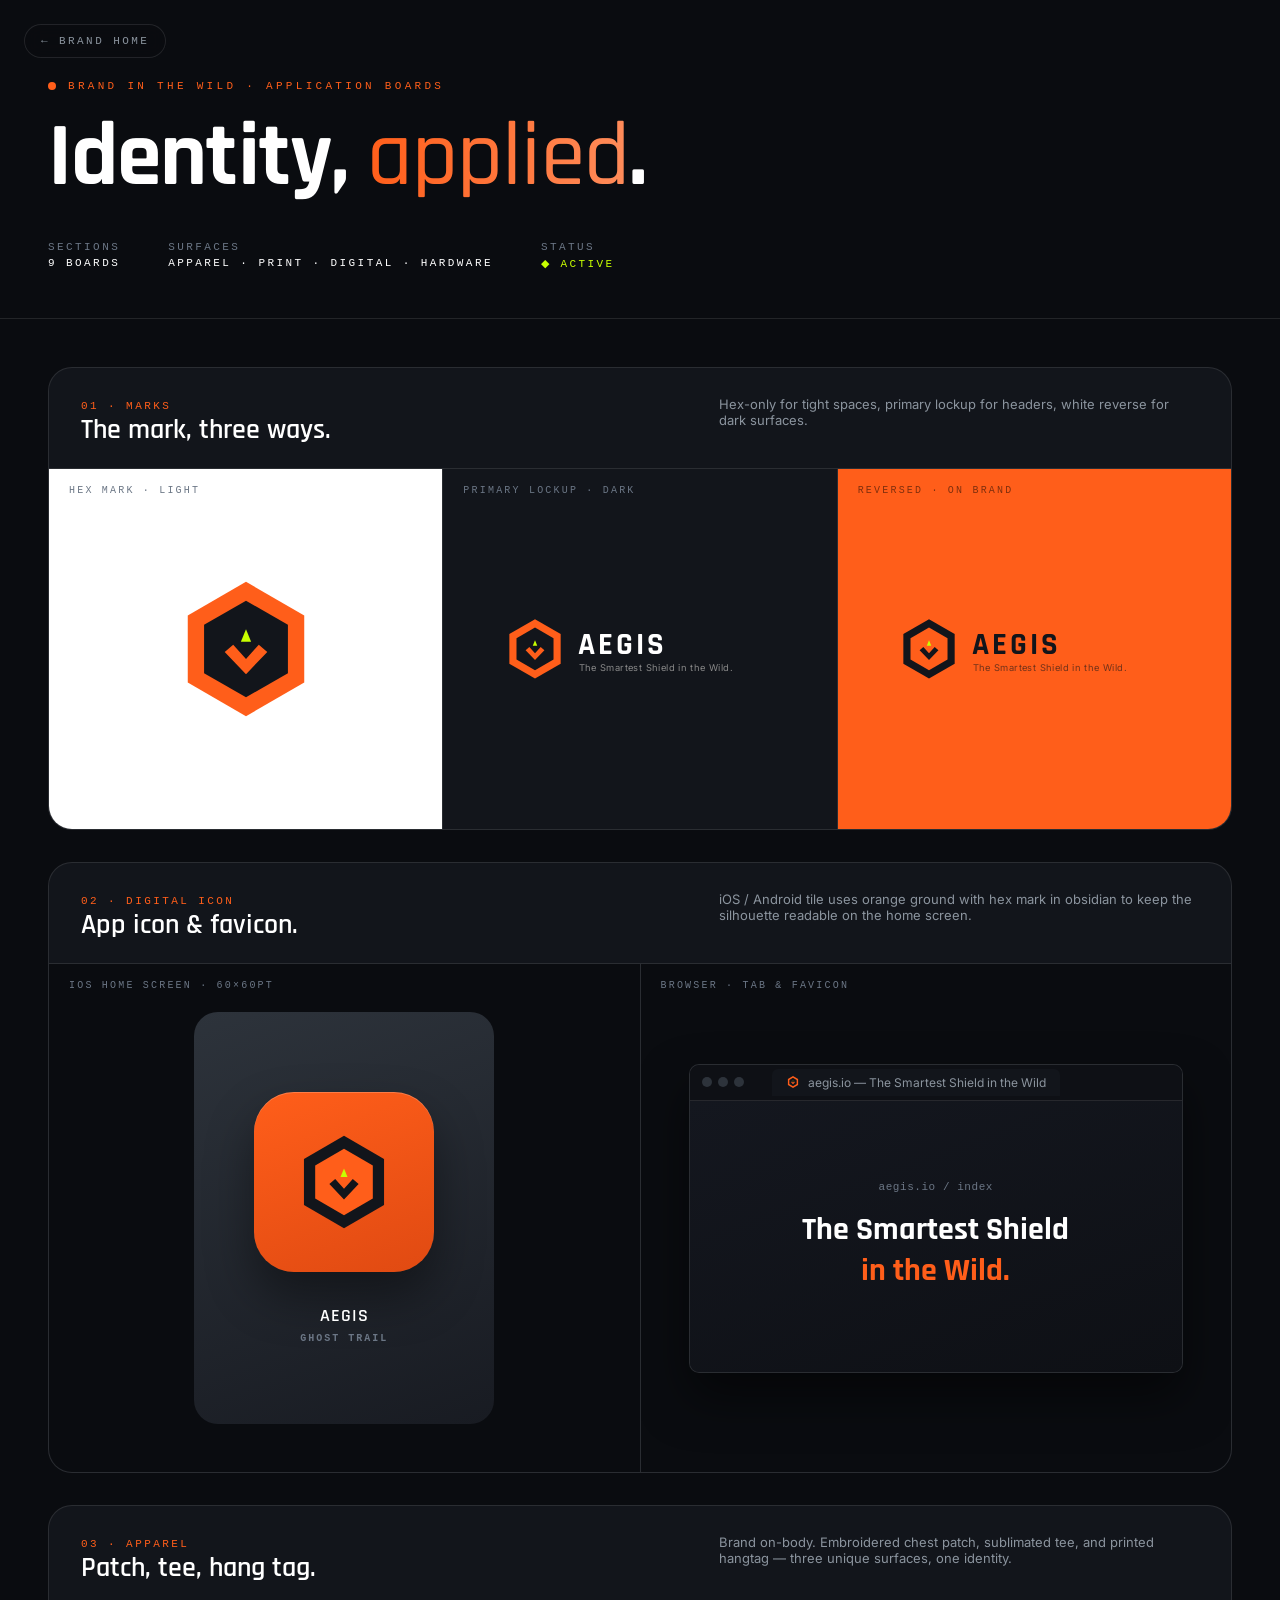
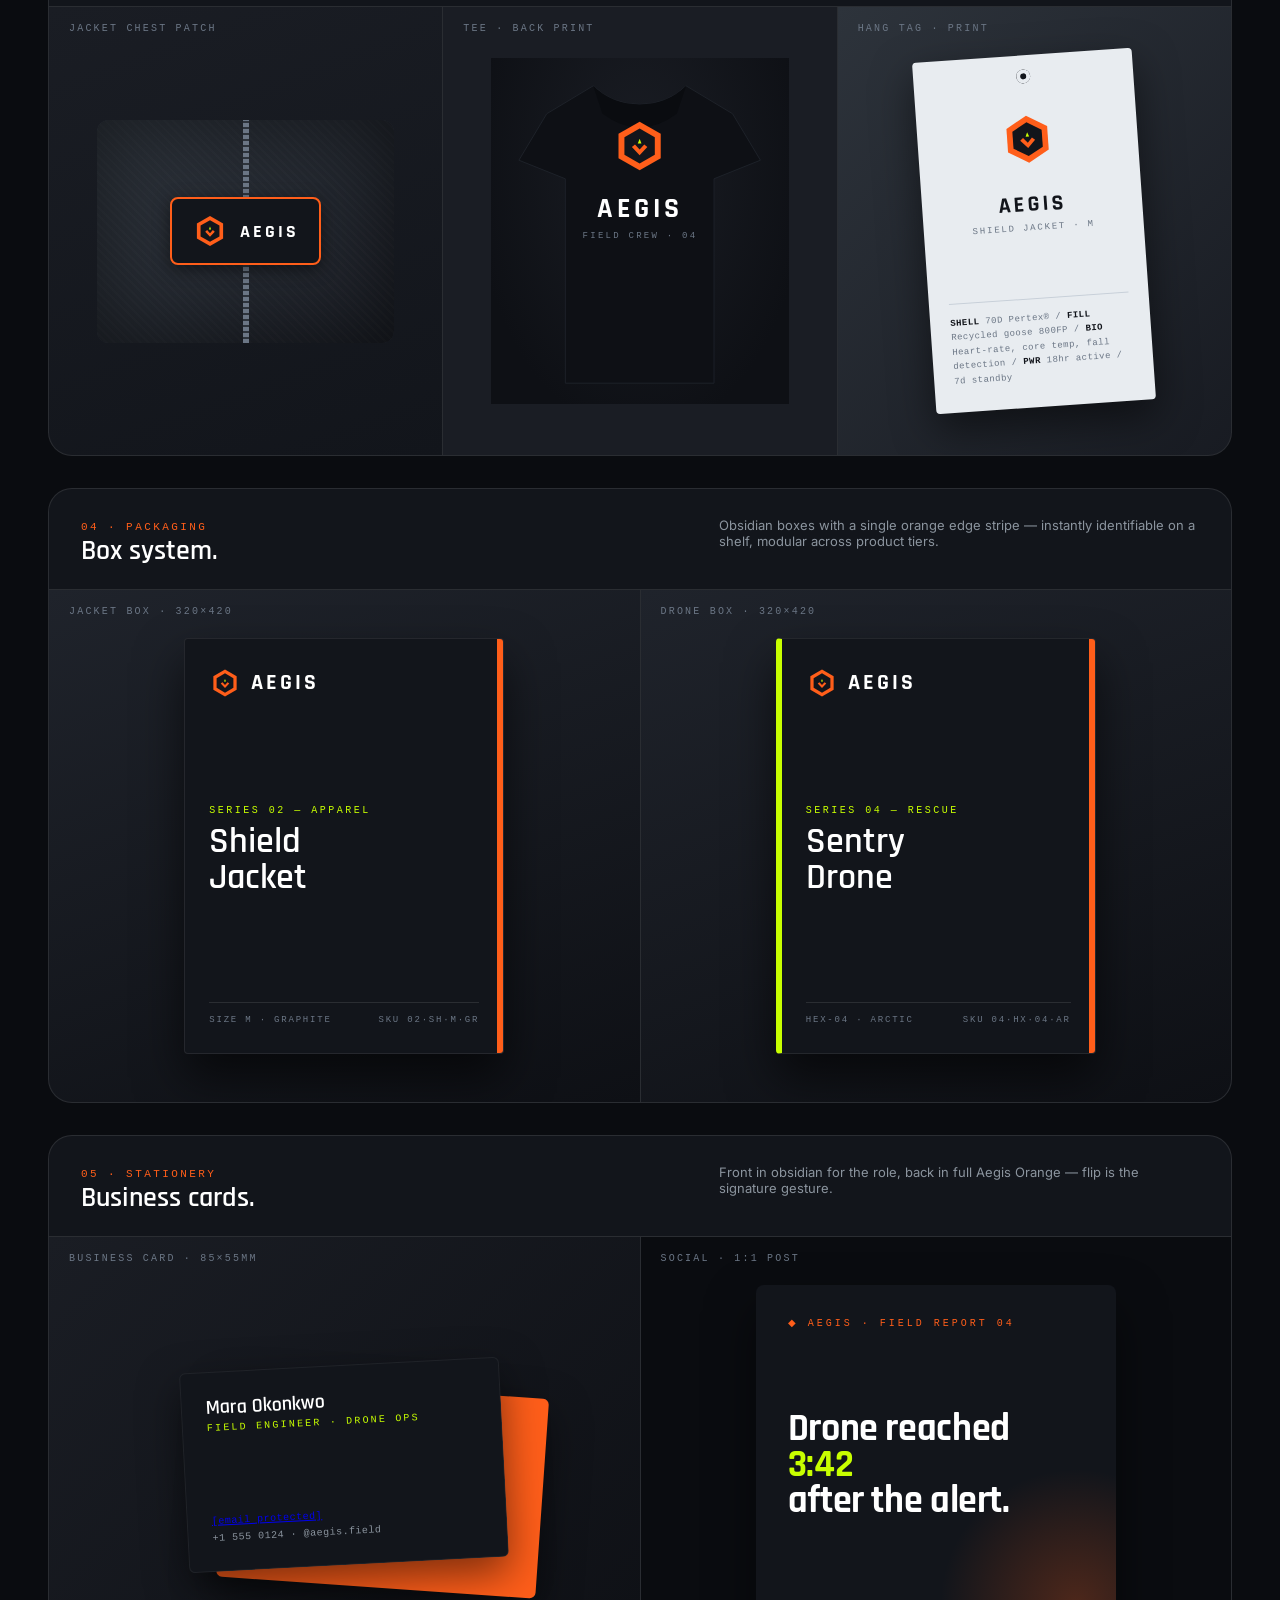
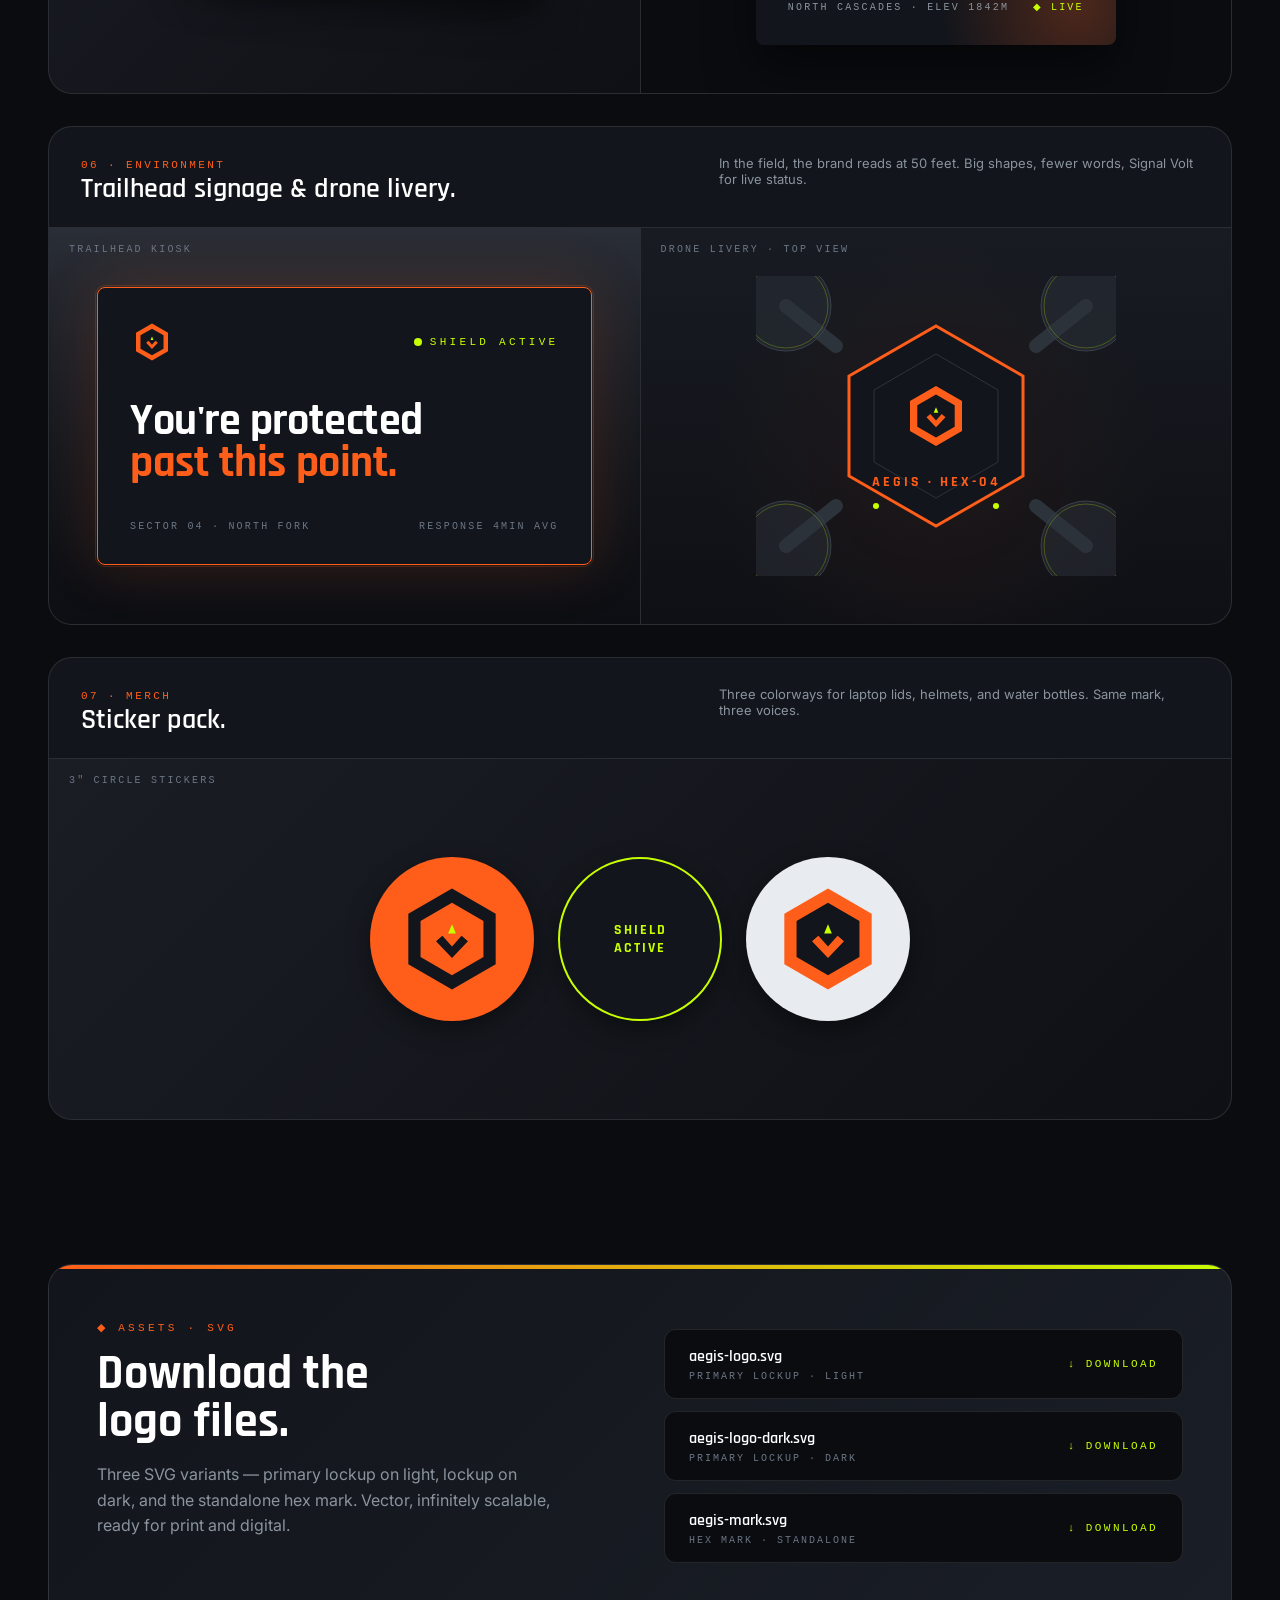
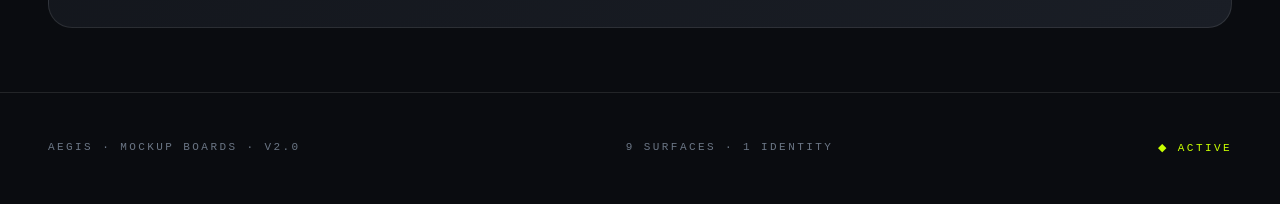
==== AEGIS - Brand Mockups.html @ affe008f "Initial commit" ====
<!DOCTYPE html>
<html lang="en">
<head>
<meta charset="UTF-8">
<meta name="viewport" content="width=device-width, initial-scale=1.0">
<title>AEGIS — Brand in the Wild</title>
<link rel="preconnect" href="https://fonts.googleapis.com">
<link rel="preconnect" href="https://fonts.gstatic.com" crossorigin>
<link href="https://fonts.googleapis.com/css2?family=Inter:wght@300;400;500;600;700&family=Rajdhani:wght@500;600;700&family=JetBrains+Mono:wght@400;500;600&display=swap" rel="stylesheet">
<link rel="stylesheet" href="brand-tokens.css">
<style>
  *,*::before,*::after{box-sizing:border-box}
  html,body{margin:0;padding:0}
  body{
    background: var(--bg-primary);
    color: var(--text-primary);
    font-family: var(--font-text);
    -webkit-font-smoothing: antialiased;
  }

  /* page header */
  .page-head {
    padding: 80px 48px 48px; max-width: 1480px; margin: 0 auto;
    border-bottom: 1px solid var(--border-tertiary);
  }
  .page-head .eyebrow {
    font-family: var(--font-mono); font-size: 11px; letter-spacing: 0.3em;
    color: var(--aegis-orange); text-transform: uppercase;
    display:flex; align-items:center; gap: 12px; margin-bottom: 24px;
  }
  .page-head .eyebrow::before {
    content:''; width:8px; height:8px; border-radius:50%; background: var(--aegis-orange);
  }
  .page-head h1 {
    font-family: var(--font-display); font-weight: 700;
    font-size: clamp(48px, 7vw, 96px); line-height: 0.95; margin: 0;
    letter-spacing: -0.01em; max-width: 1100px;
  }
  .page-head h1 em {
    font-style: normal; font-weight: 500;
    background: linear-gradient(90deg, var(--aegis-orange), #FF8C5A);
    -webkit-background-clip: text; background-clip: text; color: transparent;
  }
  .page-head .meta {
    display: flex; gap: 48px; flex-wrap: wrap; margin-top: 40px;
    font-family: var(--font-mono); font-size: 11px; letter-spacing: 0.22em;
    color: var(--text-tertiary); text-transform: uppercase;
  }
  .page-head .meta span b { display: block; color: var(--text-primary); margin-top: 4px; font-weight: 500; }

  .back-link {
    position: fixed; top: 24px; left: 24px; z-index: 10;
    display: inline-flex; align-items: center; gap: 8px;
    padding: 10px 16px; background: rgba(10,12,16,0.7); backdrop-filter: blur(10px);
    border: 1px solid var(--border-tertiary); border-radius: 100px;
    color: var(--text-secondary); text-decoration: none;
    font-family: var(--font-mono); font-size: 11px; letter-spacing: 0.22em;
    text-transform: uppercase; transition: all 0.2s;
  }
  .back-link:hover { color: var(--signal-volt); border-color: var(--signal-volt); }

  /* board layout */
  .boards { padding: 48px; max-width: 1480px; margin: 0 auto; }
  .board {
    margin-bottom: 32px; border: 1px solid var(--border-tertiary);
    border-radius: var(--radius-lg); overflow: hidden;
    background: var(--bg-secondary);
  }
  .board-head {
    display: flex; align-items: baseline; justify-content: space-between;
    padding: 24px 32px; border-bottom: 1px solid var(--border-tertiary);
    flex-wrap: wrap; gap: 12px;
  }
  .board-head .num {
    font-family: var(--font-mono); font-size: 11px; letter-spacing: 0.22em;
    color: var(--aegis-orange); text-transform: uppercase;
  }
  .board-head h2 {
    font-family: var(--font-display); font-weight: 600; font-size: 28px;
    margin: 4px 0 0; line-height: 1;
  }
  .board-head .desc {
    color: var(--text-secondary); font-size: 13px; max-width: 480px; margin-top: 4px;
  }
  .board-body {
    display: grid; gap: 1px; background: var(--border-tertiary);
  }

  /* common scene styles */
  .scene {
    background: var(--bg-primary); padding: 48px;
    display: flex; align-items: center; justify-content: center;
    min-height: 360px; position: relative; overflow: hidden;
  }
  .scene-label {
    position: absolute; top: 16px; left: 20px;
    font-family: var(--font-mono); font-size: 10px; letter-spacing: 0.22em;
    color: var(--text-tertiary); text-transform: uppercase;
  }

  /* row variants */
  .row-2 { grid-template-columns: 1fr 1fr; }
  .row-3 { grid-template-columns: 1fr 1fr 1fr; }
  .row-4 { grid-template-columns: 1fr 1fr 1fr 1fr; }
  @media (max-width: 980px) { .row-2,.row-3,.row-4 { grid-template-columns: 1fr; } }

  /* APP ICON */
  .app-icon-frame {
    background: linear-gradient(160deg, #2D333B 0%, #181B22 100%);
    padding: 80px 60px; border-radius: var(--radius-lg);
    display: flex; flex-direction: column; align-items: center; gap: 32px;
  }
  .app-icon {
    width: 180px; height: 180px;
    background: linear-gradient(160deg, #FF5E1A 0%, #E04A12 100%);
    border-radius: 40px;
    display: flex; align-items: center; justify-content: center;
    box-shadow: 0 24px 48px rgba(0,0,0,0.4), inset 0 1px 0 rgba(255,255,255,0.2);
  }
  .app-icon-grid { display: grid; grid-template-columns: repeat(3, 80px); gap: 24px; }
  .app-icon-grid .app-icon { width: 80px; height: 80px; border-radius: 18px; }
  .app-icon-grid .app-icon svg { width: 50px; height: 50px; }
  .app-icon-name {
    font-family: var(--font-display); font-weight: 600; font-size: 18px;
    letter-spacing: 0.05em; text-align: center;
  }
  .app-icon-name small { display: block; font-family: var(--font-mono); font-size: 10px; color: var(--text-tertiary); letter-spacing: 0.2em; margin-top: 6px; }

  /* JACKET PATCH */
  .patch-scene { background: linear-gradient(160deg, #1a1d24, #12151B); }
  .jacket-fabric {
    width: 100%; max-width: 480px; aspect-ratio: 4/3;
    background:
      repeating-linear-gradient(45deg, rgba(255,255,255,0.015) 0 2px, transparent 2px 6px),
      linear-gradient(135deg, #2D333B 0%, #1a1d24 100%);
    border-radius: 12px; position: relative;
    box-shadow: inset 0 0 80px rgba(0,0,0,0.5);
    display: flex; align-items: center; justify-content: center;
  }
  .jacket-zipper {
    position: absolute; left: 50%; top: 0; bottom: 0; width: 6px;
    transform: translateX(-50%);
    background: repeating-linear-gradient(0deg, #6B7685 0 4px, #2D333B 4px 6px);
  }
  .patch {
    background: var(--shield-obsidian);
    border: 2px solid var(--aegis-orange); border-radius: 8px;
    padding: 14px 20px; position: relative; z-index: 1;
    box-shadow: 0 4px 16px rgba(0,0,0,0.5);
    display: flex; align-items: center; gap: 12px;
  }
  .patch-text {
    font-family: var(--font-display); font-weight: 700; font-size: 18px;
    letter-spacing: 3px;
  }

  /* PACKAGING BOX */
  .pkg-box {
    width: 320px; aspect-ratio: 1/1.3; position: relative;
    background: var(--shield-obsidian);
    border: 1px solid rgba(255,255,255,0.08);
    border-radius: 4px;
    padding: 28px 24px;
    display: flex; flex-direction: column; justify-content: space-between;
    box-shadow: 0 24px 48px rgba(0,0,0,0.6);
    overflow: hidden;
  }
  .pkg-box::after {
    content: ''; position: absolute; right: 0; top: 0; bottom: 0; width: 6px;
    background: var(--aegis-orange);
  }
  .pkg-top { display: flex; align-items: center; gap: 10px; }
  .pkg-top-name { font-family: var(--font-display); font-weight: 700; font-size: 22px; letter-spacing: 3px; }
  .pkg-product {
    font-family: var(--font-display); font-weight: 600; font-size: 36px;
    line-height: 1; margin: auto 0;
  }
  .pkg-product small { display: block; font-family: var(--font-mono); font-size: 10px; letter-spacing: 0.25em; color: var(--signal-volt); margin-bottom: 8px; font-weight: 500; }
  .pkg-bottom {
    border-top: 1px solid rgba(255,255,255,0.1); padding-top: 12px;
    font-family: var(--font-mono); font-size: 9px; letter-spacing: 0.2em;
    color: var(--text-tertiary); text-transform: uppercase;
    display: flex; justify-content: space-between;
  }

  /* HANG TAG */
  .hangtag {
    width: 220px; aspect-ratio: 1/1.6; position: relative;
    background: #E8ECF0; color: #12151B;
    padding: 24px 20px; border-radius: 4px;
    display: flex; flex-direction: column;
    box-shadow: 0 16px 40px rgba(0,0,0,0.5);
    transform: rotate(-4deg);
  }
  .hangtag::before {
    content: ''; position: absolute; top: 14px; left: 50%;
    transform: translateX(-50%);
    width: 14px; height: 14px; border-radius: 50%;
    background: #12151B; box-shadow: inset 0 0 0 4px #E8ECF0;
  }
  .hangtag-mark { display: flex; justify-content: center; margin: 32px 0 24px; }
  .hangtag-text { font-family: var(--font-display); font-weight: 700; font-size: 22px; letter-spacing: 3px; text-align: center; color: #12151B; }
  .hangtag-tag { font-family: var(--font-mono); font-size: 9px; letter-spacing: 0.2em; color: #6B7685; text-align: center; margin-top: 4px; text-transform: uppercase; }
  .hangtag-spec {
    margin-top: auto; font-family: var(--font-mono); font-size: 9px;
    line-height: 1.6; color: #6B7685; letter-spacing: 0.05em;
    border-top: 1px solid #c8d0d9; padding-top: 12px;
  }
  .hangtag-spec b { color: #12151B; font-weight: 600; }

  /* BUSINESS CARD */
  .biz-card-stack {
    position: relative; width: 320px; height: 200px;
  }
  .biz-card {
    width: 320px; height: 200px; border-radius: 6px;
    padding: 24px; position: absolute; top: 0; left: 0;
    box-shadow: 0 16px 40px rgba(0,0,0,0.5);
    display: flex; flex-direction: column; justify-content: space-between;
  }
  .biz-card.front {
    background: var(--shield-obsidian);
    border: 1px solid rgba(255,255,255,0.06);
    transform: rotate(-3deg);
  }
  .biz-card.back {
    background: var(--aegis-orange);
    transform: rotate(4deg) translateX(40px) translateY(20px);
    color: #12151B;
  }
  .biz-name { font-family: var(--font-display); font-weight: 600; font-size: 20px; line-height: 1.1; }
  .biz-role { font-family: var(--font-mono); font-size: 10px; letter-spacing: 0.22em; color: var(--signal-volt); text-transform: uppercase; margin-top: 4px; }
  .biz-contact { font-family: var(--font-mono); font-size: 10px; letter-spacing: 0.05em; color: var(--text-secondary); line-height: 1.7; }
  .biz-back-mark { display: flex; align-items: center; justify-content: center; height: 100%; }

  /* SIGNAGE */
  .signage-scene {
    background:
      linear-gradient(180deg, rgba(10,12,16,0) 0%, rgba(10,12,16,0.5) 60%, rgba(10,12,16,0.85) 100%),
      linear-gradient(180deg, #2a2e36 0%, #181b22 100%);
  }
  .signage-board {
    width: 100%; max-width: 540px; aspect-ratio: 16/9;
    background: var(--shield-obsidian);
    border: 1px solid var(--aegis-orange);
    border-radius: 8px; padding: 32px;
    display: flex; flex-direction: column; justify-content: space-between;
    position: relative; box-shadow: 0 0 60px rgba(255, 94, 26, 0.18);
  }
  .signage-board::before {
    content: ''; position: absolute; top: -3px; left: -3px; right: -3px; bottom: -3px;
    border: 1px solid rgba(255, 94, 26, 0.2); border-radius: 10px; pointer-events: none;
  }
  .signage-top { display: flex; align-items: center; justify-content: space-between; }
  .signage-emergency {
    font-family: var(--font-mono); font-size: 11px; letter-spacing: 0.3em;
    color: var(--signal-volt); text-transform: uppercase;
    display: flex; align-items: center; gap: 8px;
  }
  .signage-emergency::before {
    content: ''; width: 8px; height: 8px; border-radius: 50%;
    background: var(--signal-volt);
    animation: blink 1.5s ease-in-out infinite;
  }
  @keyframes blink { 0%,100%{opacity:1;} 50%{opacity:0.3;} }
  .signage-headline {
    font-family: var(--font-display); font-weight: 700; font-size: 44px;
    line-height: 0.95; letter-spacing: -0.01em;
  }
  .signage-headline em { color: var(--aegis-orange); font-style: normal; }
  .signage-meta {
    display: flex; justify-content: space-between;
    font-family: var(--font-mono); font-size: 10px; letter-spacing: 0.22em;
    color: var(--text-tertiary); text-transform: uppercase;
  }

  /* T-SHIRT / APPAREL */
  .tee-scene { background: #1a1d24; }
  .tee {
    width: 320px; aspect-ratio: 1/1.15; position: relative;
    background:
      radial-gradient(ellipse at 50% 30%, #1a1d24, #0e1015 80%);
  }
  .tee-svg { width: 100%; height: 100%; }
  .tee-print {
    position: absolute; top: 35%; left: 50%;
    transform: translate(-50%, -50%);
    text-align: center;
  }
  .tee-print-text {
    font-family: var(--font-display); font-weight: 700;
    font-size: 28px; letter-spacing: 4px; margin-top: 12px;
  }
  .tee-print-tag {
    font-family: var(--font-mono); font-size: 9px;
    letter-spacing: 0.25em; color: var(--text-tertiary); text-transform: uppercase;
    margin-top: 4px;
  }

  /* DRONE LIVERY */
  .drone-scene {
    background:
      radial-gradient(circle at 50% 60%, rgba(255,94,26,0.06), transparent 60%),
      linear-gradient(180deg, #181b22 0%, #0e1015 100%);
  }
  .drone-body {
    width: 360px; aspect-ratio: 1.2/1; position: relative;
    display: flex; align-items: center; justify-content: center;
  }

  /* SOCIAL POST / OOH */
  .social-post {
    width: 360px; aspect-ratio: 1/1; padding: 32px;
    background: var(--shield-obsidian);
    border-radius: 8px; position: relative; overflow: hidden;
    display: flex; flex-direction: column; justify-content: space-between;
    box-shadow: 0 24px 48px rgba(0,0,0,0.5);
  }
  .social-post::before {
    content: ''; position: absolute; right: -120px; bottom: -120px;
    width: 320px; height: 320px;
    background: radial-gradient(circle, rgba(255,94,26,0.25), transparent 60%);
    pointer-events: none;
  }
  .social-post-eyebrow {
    font-family: var(--font-mono); font-size: 10px; letter-spacing: 0.3em;
    color: var(--aegis-orange); text-transform: uppercase;
  }
  .social-post-headline {
    font-family: var(--font-display); font-weight: 700; font-size: 38px;
    line-height: 0.95; letter-spacing: -0.01em;
    z-index: 1; position: relative;
  }
  .social-post-headline em { color: var(--signal-volt); font-style: normal; }
  .social-post-foot {
    display: flex; justify-content: space-between; align-items: end;
    font-family: var(--font-mono); font-size: 10px; letter-spacing: 0.22em;
    color: var(--text-secondary); text-transform: uppercase;
    position: relative; z-index: 1;
  }

  /* WEB FAVICON / BROWSER */
  .browser-window {
    width: 100%; max-width: 520px; aspect-ratio: 16/10;
    background: var(--bg-secondary); border-radius: 10px;
    border: 1px solid var(--border-tertiary); overflow: hidden;
    box-shadow: 0 24px 48px rgba(0,0,0,0.5);
  }
  .browser-bar {
    height: 36px; background: #0E1015; border-bottom: 1px solid var(--border-tertiary);
    display: flex; align-items: center; padding: 0 12px; gap: 8px;
  }
  .browser-dots { display: flex; gap: 6px; }
  .browser-dots span { width: 10px; height: 10px; border-radius: 50%; background: #2D333B; }
  .browser-tab {
    margin-left: 20px; padding: 6px 14px; border-radius: 6px 6px 0 0;
    background: var(--bg-secondary);
    display: flex; align-items: center; gap: 8px;
    font-family: var(--font-text); font-size: 12px; color: var(--text-secondary);
  }
  .browser-tab svg { width: 14px; height: 14px; }
  .browser-content {
    padding: 24px; display: flex; flex-direction: column; justify-content: center; align-items: center;
    height: calc(100% - 36px); background: linear-gradient(160deg, #14171f 0%, #0E1015 100%);
  }
  .browser-content .url {
    font-family: var(--font-mono); font-size: 11px; color: var(--text-tertiary);
    margin-bottom: 16px; letter-spacing: 0.05em;
  }
  .browser-content h3 {
    font-family: var(--font-display); font-weight: 700; font-size: 32px;
    margin: 0; text-align: center;
  }

  /* STICKER PACK */
  .stickers {
    display: grid; grid-template-columns: repeat(3, 1fr); gap: 24px;
    width: 100%; max-width: 540px;
  }
  .sticker {
    aspect-ratio: 1/1; border-radius: 50%;
    display: flex; align-items: center; justify-content: center;
    box-shadow: 0 8px 24px rgba(0,0,0,0.4);
    position: relative;
  }
  .sticker-1 { background: var(--aegis-orange); }
  .sticker-2 { background: var(--shield-obsidian); border: 2px solid var(--signal-volt); }
  .sticker-3 { background: var(--summit-frost); }
  .sticker-text {
    font-family: var(--font-display); font-weight: 700;
    font-size: 14px; letter-spacing: 2px;
    text-align: center; padding: 0 12px;
  }
  .sticker-1 .sticker-text { color: #12151B; }
  .sticker-2 .sticker-text { color: var(--signal-volt); }
  .sticker-3 .sticker-text { color: #12151B; }

  /* CTA */
  .download-cta {
    margin: 64px 48px; max-width: 1480px;
    background: linear-gradient(135deg, var(--bg-secondary) 0%, #1A1E26 100%);
    border-radius: var(--radius-lg);
    border: 1px solid var(--border-tertiary);
    padding: 56px 48px; position: relative; overflow: hidden;
    display: grid; grid-template-columns: 1fr 1fr; gap: 48px; align-items: center;
  }
  .download-cta::before {
    content:''; position: absolute; top:0; left:0; right:0; height: 4px;
    background: linear-gradient(90deg, var(--aegis-orange), var(--signal-volt));
  }
  .download-cta h2 {
    font-family: var(--font-display); font-weight: 700; font-size: 48px;
    line-height: 1; margin: 0 0 16px;
  }
  .download-cta p { color: var(--text-secondary); font-size: 16px; line-height: 1.6; margin: 0 0 32px; max-width: 460px; }
  .dl-list { display: flex; flex-direction: column; gap: 12px; }
  .dl-row {
    display: flex; align-items: center; justify-content: space-between;
    padding: 16px 24px; background: var(--bg-primary);
    border: 1px solid var(--border-tertiary); border-radius: 12px;
    text-decoration: none; color: inherit; transition: all 0.2s;
  }
  .dl-row:hover { border-color: var(--aegis-orange); transform: translateX(4px); }
  .dl-info .name { font-family: var(--font-display); font-weight: 600; font-size: 16px; }
  .dl-info .meta { font-family: var(--font-mono); font-size: 10px; color: var(--text-tertiary); letter-spacing: 0.2em; text-transform: uppercase; margin-top: 4px; }
  .dl-arrow {
    font-family: var(--font-mono); font-size: 11px; letter-spacing: 0.22em;
    color: var(--signal-volt); text-transform: uppercase;
    display: flex; align-items: center; gap: 8px;
  }
  @media (max-width: 980px) { .download-cta { grid-template-columns: 1fr; } }

  /* footer */
  .footer {
    border-top: 1px solid var(--border-tertiary); padding: 48px;
    display: flex; justify-content: space-between; flex-wrap: wrap; gap: 16px;
    font-family: var(--font-mono); font-size: 11px; letter-spacing: 0.22em;
    color: var(--text-tertiary); text-transform: uppercase;
    max-width: 1480px; margin: 0 auto;
  }
</style>
</head>
<body>

<a href="index.html" class="back-link">← Brand Home</a>

<header class="page-head">
  <div class="eyebrow">Brand In The Wild · Application Boards</div>
  <h1>Identity, <em>applied</em>.</h1>
  <div class="meta">
    <span>SECTIONS<b>9 boards</b></span>
    <span>SURFACES<b>Apparel · Print · Digital · Hardware</b></span>
    <span>STATUS<b style="color: var(--signal-volt);">◆ ACTIVE</b></span>
  </div>
</header>

<main class="boards">

  <!-- 01 LOGO MARKS -->
  <section class="board">
    <div class="board-head">
      <div>
        <div class="num">01 · MARKS</div>
        <h2>The mark, three ways.</h2>
      </div>
      <p class="desc">Hex-only for tight spaces, primary lockup for headers, white reverse for dark surfaces.</p>
    </div>
    <div class="board-body row-3">
      <div class="scene" style="background: #FFFFFF;">
        <div class="scene-label" style="color: #6B7685;">HEX MARK · LIGHT</div>
        <svg viewBox="-50 -50 100 100" width="160" height="160">
          <polygon points="0,-42 36.4,-21 36.4,21 0,42 -36.4,21 -36.4,-21" fill="#FF5E1A"/>
          <polygon points="0,-30.2 26.2,-15.1 26.2,15.1 0,30.2 -26.2,15.1 -26.2,-15.1" fill="#12151B"/>
          <polygon points="0,15.8 -13.3,1.8 -8,-2.7 0,6.2 8,-2.7 13.3,1.8" fill="#FF5E1A"/>
          <polygon points="0,-12.3 -3.2,-4.5 3.2,-4.5" fill="#C8FF00"/>
        </svg>
      </div>
      <div class="scene" style="background: #12151B;">
        <div class="scene-label">PRIMARY LOCKUP · DARK</div>
        <svg viewBox="0 0 360 100" width="280">
          <g transform="translate(45,50)">
            <polygon points="0,-38 33,-19 33,19 0,38 -33,19 -33,-19" fill="#FF5E1A"/>
            <polygon points="0,-27.5 23.8,-13.7 23.8,13.7 0,27.5 -23.8,13.7 -23.8,-13.7" fill="#12151B"/>
            <polygon points="0,14.4 -12.1,1.7 -7.3,-2.4 0,5.6 7.3,-2.4 12.1,1.7" fill="#FF5E1A"/>
            <polygon points="0,-11.2 -2.9,-4.1 2.9,-4.1" fill="#C8FF00"/>
          </g>
          <text x="100" y="56" fill="#FFFFFF" font-family="'Rajdhani', sans-serif" font-weight="700" font-size="40" letter-spacing="4">AEGIS</text>
          <text x="101" y="78" fill="#888" font-family="'Inter', sans-serif" font-size="12" letter-spacing="0.5">The Smartest Shield in the Wild.</text>
        </svg>
      </div>
      <div class="scene" style="background: #FF5E1A;">
        <div class="scene-label" style="color: rgba(0,0,0,0.5);">REVERSED · ON BRAND</div>
        <svg viewBox="0 0 360 100" width="280">
          <g transform="translate(45,50)">
            <polygon points="0,-38 33,-19 33,19 0,38 -33,19 -33,-19" fill="#12151B"/>
            <polygon points="0,-27.5 23.8,-13.7 23.8,13.7 0,27.5 -23.8,13.7 -23.8,-13.7" fill="#FF5E1A"/>
            <polygon points="0,14.4 -12.1,1.7 -7.3,-2.4 0,5.6 7.3,-2.4 12.1,1.7" fill="#12151B"/>
            <polygon points="0,-11.2 -2.9,-4.1 2.9,-4.1" fill="#C8FF00"/>
          </g>
          <text x="100" y="56" fill="#12151B" font-family="'Rajdhani', sans-serif" font-weight="700" font-size="40" letter-spacing="4">AEGIS</text>
          <text x="101" y="78" fill="rgba(18,21,27,0.6)" font-family="'Inter', sans-serif" font-size="12" letter-spacing="0.5">The Smartest Shield in the Wild.</text>
        </svg>
      </div>
    </div>
  </section>

  <!-- 02 APP ICON / FAVICON -->
  <section class="board">
    <div class="board-head">
      <div>
        <div class="num">02 · DIGITAL ICON</div>
        <h2>App icon &amp; favicon.</h2>
      </div>
      <p class="desc">iOS / Android tile uses orange ground with hex mark in obsidian to keep the silhouette readable on the home screen.</p>
    </div>
    <div class="board-body row-2">
      <div class="scene">
        <div class="scene-label">iOS HOME SCREEN · 60×60pt</div>
        <div class="app-icon-frame">
          <div class="app-icon">
            <svg viewBox="-50 -50 100 100" width="110" height="110">
              <polygon points="0,-42 36.4,-21 36.4,21 0,42 -36.4,21 -36.4,-21" fill="#12151B"/>
              <polygon points="0,-30.2 26.2,-15.1 26.2,15.1 0,30.2 -26.2,15.1 -26.2,-15.1" fill="#FF5E1A"/>
              <polygon points="0,15.8 -13.3,1.8 -8,-2.7 0,6.2 8,-2.7 13.3,1.8" fill="#12151B"/>
              <polygon points="0,-12.3 -3.2,-4.5 3.2,-4.5" fill="#C8FF00"/>
            </svg>
          </div>
          <div class="app-icon-name">AEGIS<small>GHOST TRAIL</small></div>
        </div>
      </div>
      <div class="scene">
        <div class="scene-label">BROWSER · TAB &amp; FAVICON</div>
        <div class="browser-window">
          <div class="browser-bar">
            <div class="browser-dots"><span></span><span></span><span></span></div>
            <div class="browser-tab">
              <svg viewBox="-50 -50 100 100"><polygon points="0,-42 36.4,-21 36.4,21 0,42 -36.4,21 -36.4,-21" fill="#FF5E1A"/><polygon points="0,-30.2 26.2,-15.1 26.2,15.1 0,30.2 -26.2,15.1 -26.2,-15.1" fill="#12151B"/><polygon points="0,15.8 -13.3,1.8 -8,-2.7 0,6.2 8,-2.7 13.3,1.8" fill="#FF5E1A"/><polygon points="0,-12.3 -3.2,-4.5 3.2,-4.5" fill="#C8FF00"/></svg>
              aegis.io — The Smartest Shield in the Wild
            </div>
          </div>
          <div class="browser-content">
            <div class="url">aegis.io / index</div>
            <h3>The Smartest Shield<br><span style="color: var(--aegis-orange);">in the Wild.</span></h3>
          </div>
        </div>
      </div>
    </div>
  </section>

  <!-- 03 APPAREL / JACKET PATCH -->
  <section class="board">
    <div class="board-head">
      <div>
        <div class="num">03 · APPAREL</div>
        <h2>Patch, tee, hang tag.</h2>
      </div>
      <p class="desc">Brand on-body. Embroidered chest patch, sublimated tee, and printed hangtag — three unique surfaces, one identity.</p>
    </div>
    <div class="board-body row-3">
      <div class="scene patch-scene">
        <div class="scene-label">JACKET CHEST PATCH</div>
        <div class="jacket-fabric">
          <div class="jacket-zipper"></div>
          <div class="patch">
            <svg viewBox="-50 -50 100 100" width="36" height="36">
              <polygon points="0,-42 36.4,-21 36.4,21 0,42 -36.4,21 -36.4,-21" fill="#FF5E1A"/>
              <polygon points="0,-30.2 26.2,-15.1 26.2,15.1 0,30.2 -26.2,15.1 -26.2,-15.1" fill="#12151B"/>
              <polygon points="0,15.8 -13.3,1.8 -8,-2.7 0,6.2 8,-2.7 13.3,1.8" fill="#FF5E1A"/>
              <polygon points="0,-12.3 -3.2,-4.5 3.2,-4.5" fill="#C8FF00"/>
            </svg>
            <div class="patch-text">AEGIS</div>
          </div>
        </div>
      </div>
      <div class="scene tee-scene">
        <div class="scene-label">TEE · BACK PRINT</div>
        <div class="tee">
          <svg class="tee-svg" viewBox="0 0 320 368" preserveAspectRatio="xMidYMid meet">
            <path d="M 60 60 L 110 30 Q 130 50 160 50 Q 190 50 210 30 L 260 60 L 290 110 L 240 130 L 240 350 L 80 350 L 80 130 L 30 110 Z"
              fill="#0e1015" stroke="#1f232b" stroke-width="1"/>
            <path d="M 110 30 Q 130 50 160 50 Q 190 50 210 30 L 200 60 Q 180 75 160 75 Q 140 75 120 60 Z" fill="#0a0c10"/>
          </svg>
          <div class="tee-print">
            <svg viewBox="-50 -50 100 100" width="58" height="58">
              <polygon points="0,-42 36.4,-21 36.4,21 0,42 -36.4,21 -36.4,-21" fill="#FF5E1A"/>
              <polygon points="0,-30.2 26.2,-15.1 26.2,15.1 0,30.2 -26.2,15.1 -26.2,-15.1" fill="#12151B"/>
              <polygon points="0,15.8 -13.3,1.8 -8,-2.7 0,6.2 8,-2.7 13.3,1.8" fill="#FF5E1A"/>
              <polygon points="0,-12.3 -3.2,-4.5 3.2,-4.5" fill="#C8FF00"/>
            </svg>
            <div class="tee-print-text">AEGIS</div>
            <div class="tee-print-tag">FIELD CREW · 04</div>
          </div>
        </div>
      </div>
      <div class="scene" style="background: linear-gradient(135deg, #2D333B, #181B22);">
        <div class="scene-label">HANG TAG · PRINT</div>
        <div class="hangtag">
          <div class="hangtag-mark">
            <svg viewBox="-50 -50 100 100" width="56" height="56">
              <polygon points="0,-42 36.4,-21 36.4,21 0,42 -36.4,21 -36.4,-21" fill="#FF5E1A"/>
              <polygon points="0,-30.2 26.2,-15.1 26.2,15.1 0,30.2 -26.2,15.1 -26.2,-15.1" fill="#12151B"/>
              <polygon points="0,15.8 -13.3,1.8 -8,-2.7 0,6.2 8,-2.7 13.3,1.8" fill="#FF5E1A"/>
              <polygon points="0,-12.3 -3.2,-4.5 3.2,-4.5" fill="#C8FF00"/>
            </svg>
          </div>
          <div class="hangtag-text">AEGIS</div>
          <div class="hangtag-tag">SHIELD JACKET · M</div>
          <div class="hangtag-spec">
            <b>SHELL</b> 70D Pertex® / <b>FILL</b> Recycled goose 800FP /
            <b>BIO</b> Heart-rate, core temp, fall detection /
            <b>PWR</b> 18hr active / 7d standby
          </div>
        </div>
      </div>
    </div>
  </section>

  <!-- 04 PACKAGING -->
  <section class="board">
    <div class="board-head">
      <div>
        <div class="num">04 · PACKAGING</div>
        <h2>Box system.</h2>
      </div>
      <p class="desc">Obsidian boxes with a single orange edge stripe — instantly identifiable on a shelf, modular across product tiers.</p>
    </div>
    <div class="board-body row-2">
      <div class="scene" style="background: linear-gradient(160deg, #1f232b, #0e1015);">
        <div class="scene-label">JACKET BOX · 320×420</div>
        <div class="pkg-box">
          <div class="pkg-top">
            <svg viewBox="-50 -50 100 100" width="32" height="32">
              <polygon points="0,-42 36.4,-21 36.4,21 0,42 -36.4,21 -36.4,-21" fill="#FF5E1A"/>
              <polygon points="0,-30.2 26.2,-15.1 26.2,15.1 0,30.2 -26.2,15.1 -26.2,-15.1" fill="#12151B"/>
              <polygon points="0,15.8 -13.3,1.8 -8,-2.7 0,6.2 8,-2.7 13.3,1.8" fill="#FF5E1A"/>
              <polygon points="0,-12.3 -3.2,-4.5 3.2,-4.5" fill="#C8FF00"/>
            </svg>
            <div class="pkg-top-name">AEGIS</div>
          </div>
          <div class="pkg-product">
            <small>SERIES 02 — APPAREL</small>
            Shield<br>Jacket
          </div>
          <div class="pkg-bottom">
            <span>SIZE M · GRAPHITE</span>
            <span>SKU 02·SH·M·GR</span>
          </div>
        </div>
      </div>
      <div class="scene" style="background: linear-gradient(160deg, #1f232b, #0e1015);">
        <div class="scene-label">DRONE BOX · 320×420</div>
        <div class="pkg-box" style="border-left: 6px solid var(--signal-volt); padding-left: 24px;">
          <div class="pkg-top">
            <svg viewBox="-50 -50 100 100" width="32" height="32">
              <polygon points="0,-42 36.4,-21 36.4,21 0,42 -36.4,21 -36.4,-21" fill="#FF5E1A"/>
              <polygon points="0,-30.2 26.2,-15.1 26.2,15.1 0,30.2 -26.2,15.1 -26.2,-15.1" fill="#12151B"/>
              <polygon points="0,15.8 -13.3,1.8 -8,-2.7 0,6.2 8,-2.7 13.3,1.8" fill="#FF5E1A"/>
              <polygon points="0,-12.3 -3.2,-4.5 3.2,-4.5" fill="#C8FF00"/>
            </svg>
            <div class="pkg-top-name">AEGIS</div>
          </div>
          <div class="pkg-product">
            <small>SERIES 04 — RESCUE</small>
            Sentry<br>Drone
          </div>
          <div class="pkg-bottom">
            <span>HEX-04 · ARCTIC</span>
            <span>SKU 04·HX·04·AR</span>
          </div>
        </div>
      </div>
    </div>
  </section>

  <!-- 05 BUSINESS CARD + STATIONERY -->
  <section class="board">
    <div class="board-head">
      <div>
        <div class="num">05 · STATIONERY</div>
        <h2>Business cards.</h2>
      </div>
      <p class="desc">Front in obsidian for the role, back in full Aegis Orange — flip is the signature gesture.</p>
    </div>
    <div class="board-body row-2">
      <div class="scene" style="background: linear-gradient(135deg, #1a1d24, #0e1015);">
        <div class="scene-label">BUSINESS CARD · 85×55mm</div>
        <div class="biz-card-stack">
          <div class="biz-card back">
            <div class="biz-back-mark">
              <svg viewBox="-50 -50 100 100" width="86" height="86">
                <polygon points="0,-42 36.4,-21 36.4,21 0,42 -36.4,21 -36.4,-21" fill="#12151B"/>
                <polygon points="0,-30.2 26.2,-15.1 26.2,15.1 0,30.2 -26.2,15.1 -26.2,-15.1" fill="#FF5E1A"/>
                <polygon points="0,15.8 -13.3,1.8 -8,-2.7 0,6.2 8,-2.7 13.3,1.8" fill="#12151B"/>
                <polygon points="0,-12.3 -3.2,-4.5 3.2,-4.5" fill="#C8FF00"/>
              </svg>
            </div>
          </div>
          <div class="biz-card front">
            <div>
              <div class="biz-name">Mara Okonkwo</div>
              <div class="biz-role">FIELD ENGINEER · DRONE OPS</div>
            </div>
            <div class="biz-contact">
              <a href="/cdn-cgi/l/email-protection" class="__cf_email__" data-cfemail="610c0013002100040608124f080e">[email&#160;protected]</a><br>
              +1 555 0124 · @aegis.field
            </div>
          </div>
        </div>
      </div>
      <div class="scene">
        <div class="scene-label">SOCIAL · 1:1 POST</div>
        <div class="social-post">
          <div class="social-post-eyebrow">◆ AEGIS · FIELD REPORT 04</div>
          <div class="social-post-headline">
            Drone reached<br>
            <em>3:42</em><br>
            after the alert.
          </div>
          <div class="social-post-foot">
            <span>NORTH CASCADES · ELEV 1842M</span>
            <span style="color: var(--signal-volt);">◆ LIVE</span>
          </div>
        </div>
      </div>
    </div>
  </section>

  <!-- 06 SIGNAGE / DRONE LIVERY -->
  <section class="board">
    <div class="board-head">
      <div>
        <div class="num">06 · ENVIRONMENT</div>
        <h2>Trailhead signage &amp; drone livery.</h2>
      </div>
      <p class="desc">In the field, the brand reads at 50 feet. Big shapes, fewer words, Signal Volt for live status.</p>
    </div>
    <div class="board-body row-2">
      <div class="scene signage-scene">
        <div class="scene-label">TRAILHEAD KIOSK</div>
        <div class="signage-board">
          <div class="signage-top">
            <svg viewBox="-50 -50 100 100" width="44" height="44">
              <polygon points="0,-42 36.4,-21 36.4,21 0,42 -36.4,21 -36.4,-21" fill="#FF5E1A"/>
              <polygon points="0,-30.2 26.2,-15.1 26.2,15.1 0,30.2 -26.2,15.1 -26.2,-15.1" fill="#12151B"/>
              <polygon points="0,15.8 -13.3,1.8 -8,-2.7 0,6.2 8,-2.7 13.3,1.8" fill="#FF5E1A"/>
              <polygon points="0,-12.3 -3.2,-4.5 3.2,-4.5" fill="#C8FF00"/>
            </svg>
            <div class="signage-emergency">SHIELD ACTIVE</div>
          </div>
          <div class="signage-headline">
            You're protected<br>
            <em>past this point.</em>
          </div>
          <div class="signage-meta">
            <span>SECTOR 04 · NORTH FORK</span>
            <span>RESPONSE 4MIN AVG</span>
          </div>
        </div>
      </div>
      <div class="scene drone-scene">
        <div class="scene-label">DRONE LIVERY · TOP VIEW</div>
        <div class="drone-body">
          <svg viewBox="-180 -150 360 300" width="100%" height="100%">
            <!-- arms -->
            <g stroke="#2D333B" stroke-width="14" stroke-linecap="round" fill="none">
              <line x1="-100" y1="-80" x2="-150" y2="-120"/>
              <line x1="100" y1="-80" x2="150" y2="-120"/>
              <line x1="-100" y1="80" x2="-150" y2="120"/>
              <line x1="100" y1="80" x2="150" y2="120"/>
            </g>
            <!-- props -->
            <g fill="rgba(45,51,59,0.5)" stroke="#3a414b" stroke-width="1">
              <circle cx="-150" cy="-120" r="45"/>
              <circle cx="150" cy="-120" r="45"/>
              <circle cx="-150" cy="120" r="45"/>
              <circle cx="150" cy="120" r="45"/>
            </g>
            <!-- prop spinners -->
            <g stroke="rgba(200,255,0,0.25)" stroke-width="1" fill="none">
              <circle cx="-150" cy="-120" r="42"/>
              <circle cx="150" cy="-120" r="42"/>
              <circle cx="-150" cy="120" r="42"/>
              <circle cx="150" cy="120" r="42"/>
            </g>
            <!-- chassis hex -->
            <polygon points="0,-100 87,-50 87,50 0,100 -87,50 -87,-50" fill="#12151B" stroke="#FF5E1A" stroke-width="3"/>
            <!-- inner detail -->
            <polygon points="0,-72 62,-36 62,36 0,72 -62,36 -62,-36" fill="none" stroke="#2D333B" stroke-width="1"/>
            <!-- center mark -->
            <g transform="translate(0, -10)">
              <polygon points="0,-30 26,-15 26,15 0,30 -26,15 -26,-15" fill="#FF5E1A"/>
              <polygon points="0,-21.6 18.7,-10.8 18.7,10.8 0,21.6 -18.7,10.8 -18.7,-10.8" fill="#12151B"/>
              <polygon points="0,11.3 -9.5,1.3 -5.7,-1.9 0,4.4 5.7,-1.9 9.5,1.3" fill="#FF5E1A"/>
              <polygon points="0,-8.8 -2.3,-3.2 2.3,-3.2" fill="#C8FF00"/>
            </g>
            <!-- tail wordmark -->
            <text x="0" y="60" text-anchor="middle" fill="#FF5E1A" font-family="'Rajdhani', sans-serif" font-weight="700" font-size="14" letter-spacing="3">AEGIS · HEX-04</text>
            <!-- status leds -->
            <circle cx="-60" cy="80" r="3" fill="#C8FF00"/>
            <circle cx="60" cy="80" r="3" fill="#C8FF00"/>
          </svg>
        </div>
      </div>
    </div>
  </section>

  <!-- 07 STICKER PACK -->
  <section class="board">
    <div class="board-head">
      <div>
        <div class="num">07 · MERCH</div>
        <h2>Sticker pack.</h2>
      </div>
      <p class="desc">Three colorways for laptop lids, helmets, and water bottles. Same mark, three voices.</p>
    </div>
    <div class="board-body">
      <div class="scene" style="background: linear-gradient(135deg, #1a1d24, #0e1015);">
        <div class="scene-label">3" CIRCLE STICKERS</div>
        <div class="stickers">
          <div class="sticker sticker-1">
            <svg viewBox="-50 -50 100 100" width="120" height="120">
              <polygon points="0,-42 36.4,-21 36.4,21 0,42 -36.4,21 -36.4,-21" fill="#12151B"/>
              <polygon points="0,-30.2 26.2,-15.1 26.2,15.1 0,30.2 -26.2,15.1 -26.2,-15.1" fill="#FF5E1A"/>
              <polygon points="0,15.8 -13.3,1.8 -8,-2.7 0,6.2 8,-2.7 13.3,1.8" fill="#12151B"/>
              <polygon points="0,-12.3 -3.2,-4.5 3.2,-4.5" fill="#C8FF00"/>
            </svg>
          </div>
          <div class="sticker sticker-2">
            <div class="sticker-text">SHIELD<br>ACTIVE</div>
          </div>
          <div class="sticker sticker-3">
            <svg viewBox="-50 -50 100 100" width="120" height="120">
              <polygon points="0,-42 36.4,-21 36.4,21 0,42 -36.4,21 -36.4,-21" fill="#FF5E1A"/>
              <polygon points="0,-30.2 26.2,-15.1 26.2,15.1 0,30.2 -26.2,15.1 -26.2,-15.1" fill="#12151B"/>
              <polygon points="0,15.8 -13.3,1.8 -8,-2.7 0,6.2 8,-2.7 13.3,1.8" fill="#FF5E1A"/>
              <polygon points="0,-12.3 -3.2,-4.5 3.2,-4.5" fill="#C8FF00"/>
            </svg>
          </div>
        </div>
      </div>
    </div>
  </section>

</main>

<!-- DOWNLOAD CTA -->
<section class="download-cta">
  <div>
    <div style="font-family: var(--font-mono); font-size: 11px; letter-spacing: 0.3em; color: var(--aegis-orange); text-transform: uppercase; margin-bottom: 16px;">◆ ASSETS · SVG</div>
    <h2>Download the<br>logo files.</h2>
    <p>Three SVG variants — primary lockup on light, lockup on dark, and the standalone hex mark. Vector, infinitely scalable, ready for print and digital.</p>
  </div>
  <div class="dl-list">
    <a class="dl-row" href="aegis-logo.svg" download>
      <div class="dl-info">
        <div class="name">aegis-logo.svg</div>
        <div class="meta">PRIMARY LOCKUP · LIGHT</div>
      </div>
      <div class="dl-arrow">↓ Download</div>
    </a>
    <a class="dl-row" href="aegis-logo-dark.svg" download>
      <div class="dl-info">
        <div class="name">aegis-logo-dark.svg</div>
        <div class="meta">PRIMARY LOCKUP · DARK</div>
      </div>
      <div class="dl-arrow">↓ Download</div>
    </a>
    <a class="dl-row" href="aegis-mark.svg" download>
      <div class="dl-info">
        <div class="name">aegis-mark.svg</div>
        <div class="meta">HEX MARK · STANDALONE</div>
      </div>
      <div class="dl-arrow">↓ Download</div>
    </a>
  </div>
</section>

<footer class="footer">
  <div>AEGIS · MOCKUP BOARDS · V2.0</div>
  <div>9 SURFACES · 1 IDENTITY</div>
  <div style="color: var(--signal-volt);">◆ ACTIVE</div>
</footer>

<script data-cfasync="false" src="/cdn-cgi/scripts/5c5dd728/cloudflare-static/email-decode.min.js"></script></body>
</html>
---- brand-tokens.css ----
/* AEGIS — unified brand tokens (v2, May 2026) */
:root {
  --aegis-orange: #FF5E1A;
  --aegis-orange-soft: rgba(255, 94, 26, 0.12);
  --shield-obsidian: #12151B;
  --shield-deep: #0A0C10;
  --signal-volt: #C8FF00;
  --signal-volt-soft: rgba(200, 255, 0, 0.14);
  --terrain-graphite: #2D333B;
  --summit-frost: #E8ECF0;
  --storm-slate: #6B7685;

  --bg-primary: #0A0C10;
  --bg-secondary: #12151B;
  --bg-tertiary: #181B22;
  --border-tertiary: rgba(255,255,255,0.10);
  --border-strong: rgba(255,255,255,0.18);
  --text-primary: #FFFFFF;
  --text-secondary: #8B949E;
  --text-tertiary: #6B7685;

  --font-display: 'Rajdhani', system-ui, sans-serif;
  --font-text: 'Inter', system-ui, sans-serif;
  --font-mono: ui-monospace, SFMono-Regular, Menlo, Monaco, Consolas, monospace;

  --radius-sm: 8px;
  --radius-md: 12px;
  --radius-lg: 24px;
}
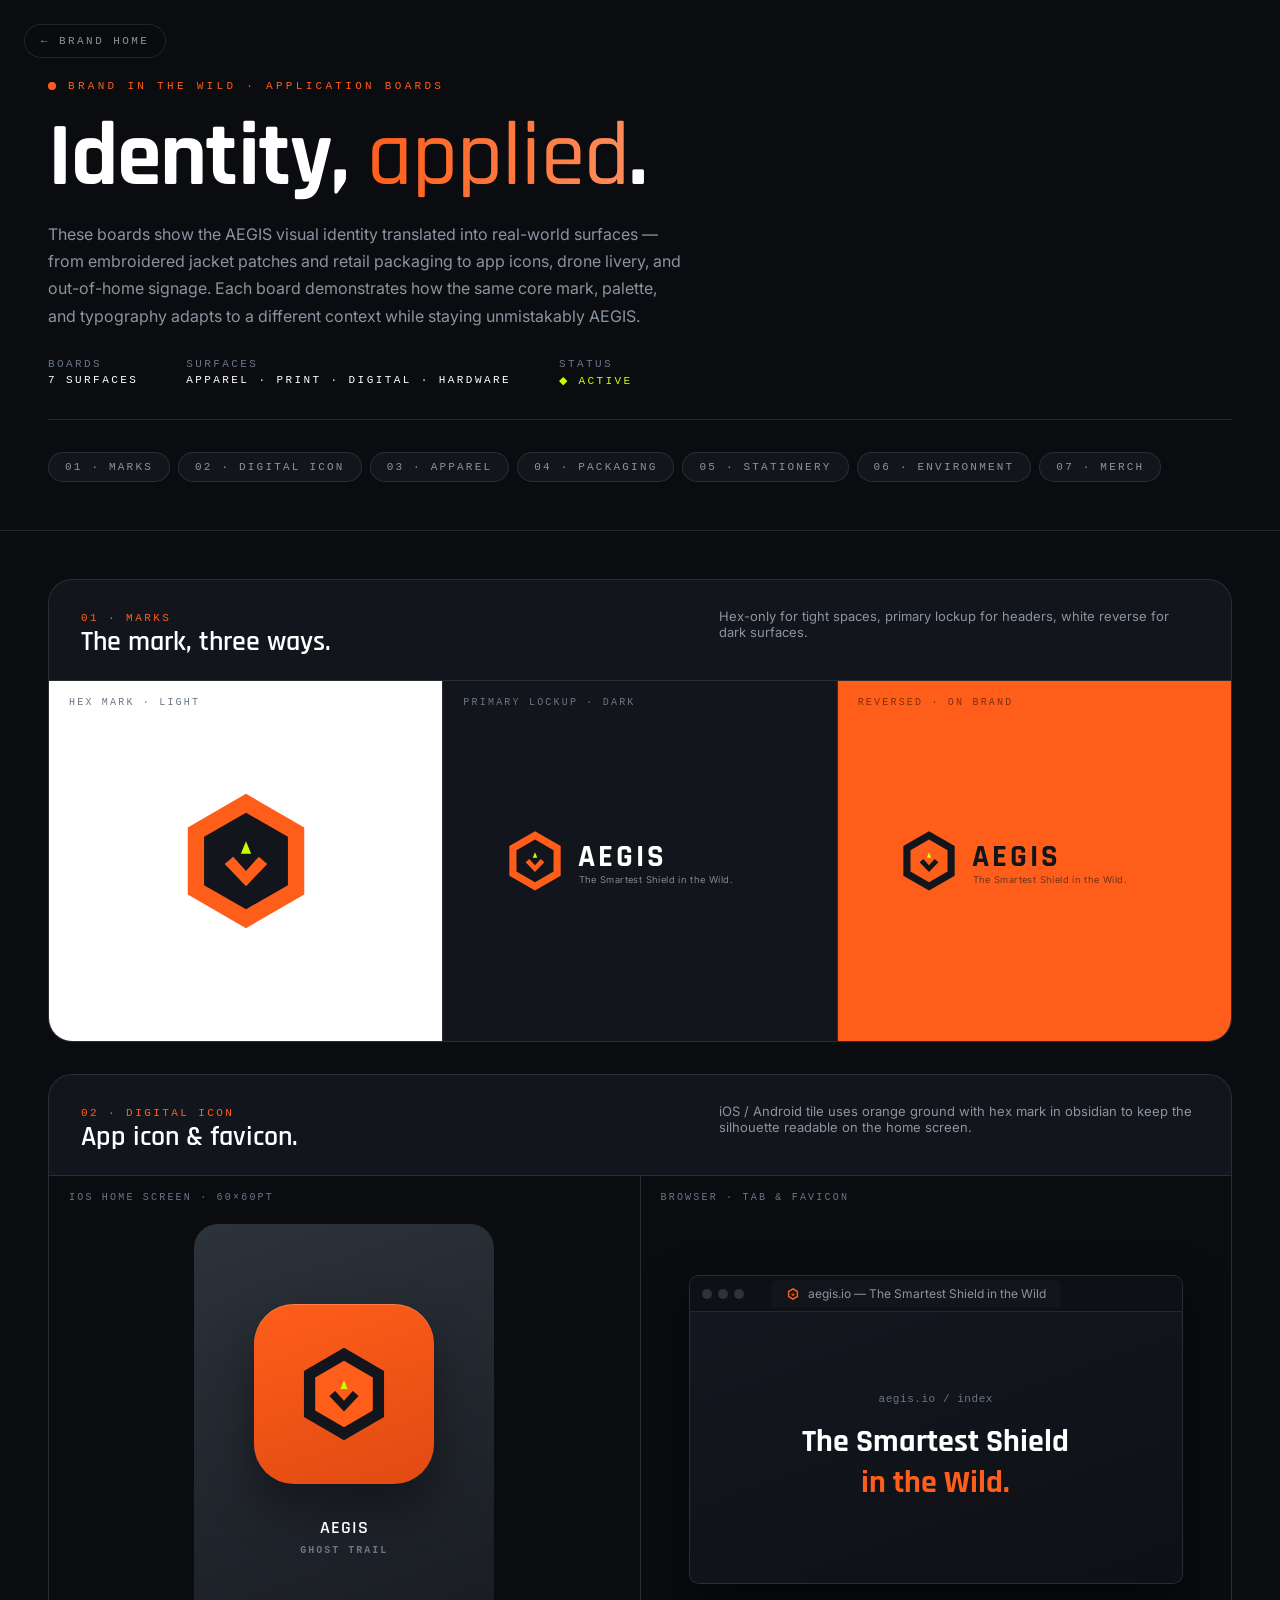
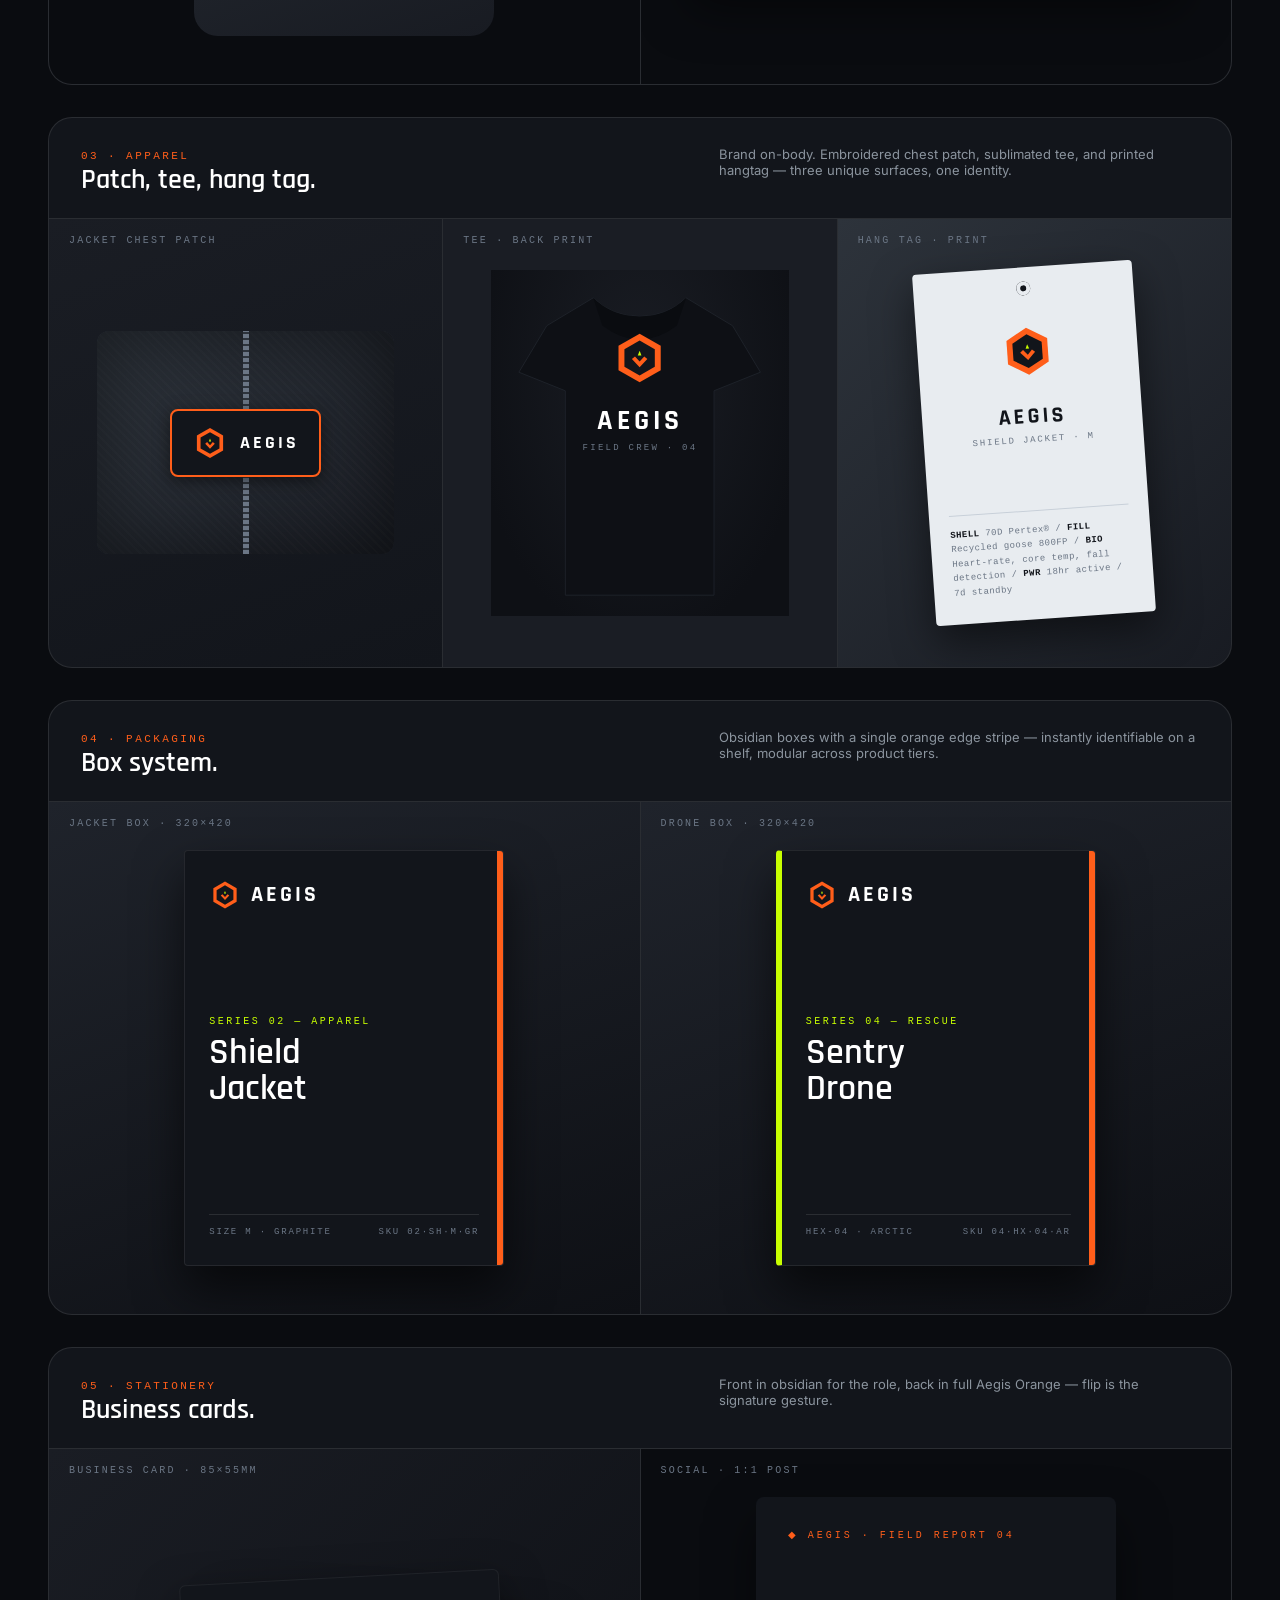
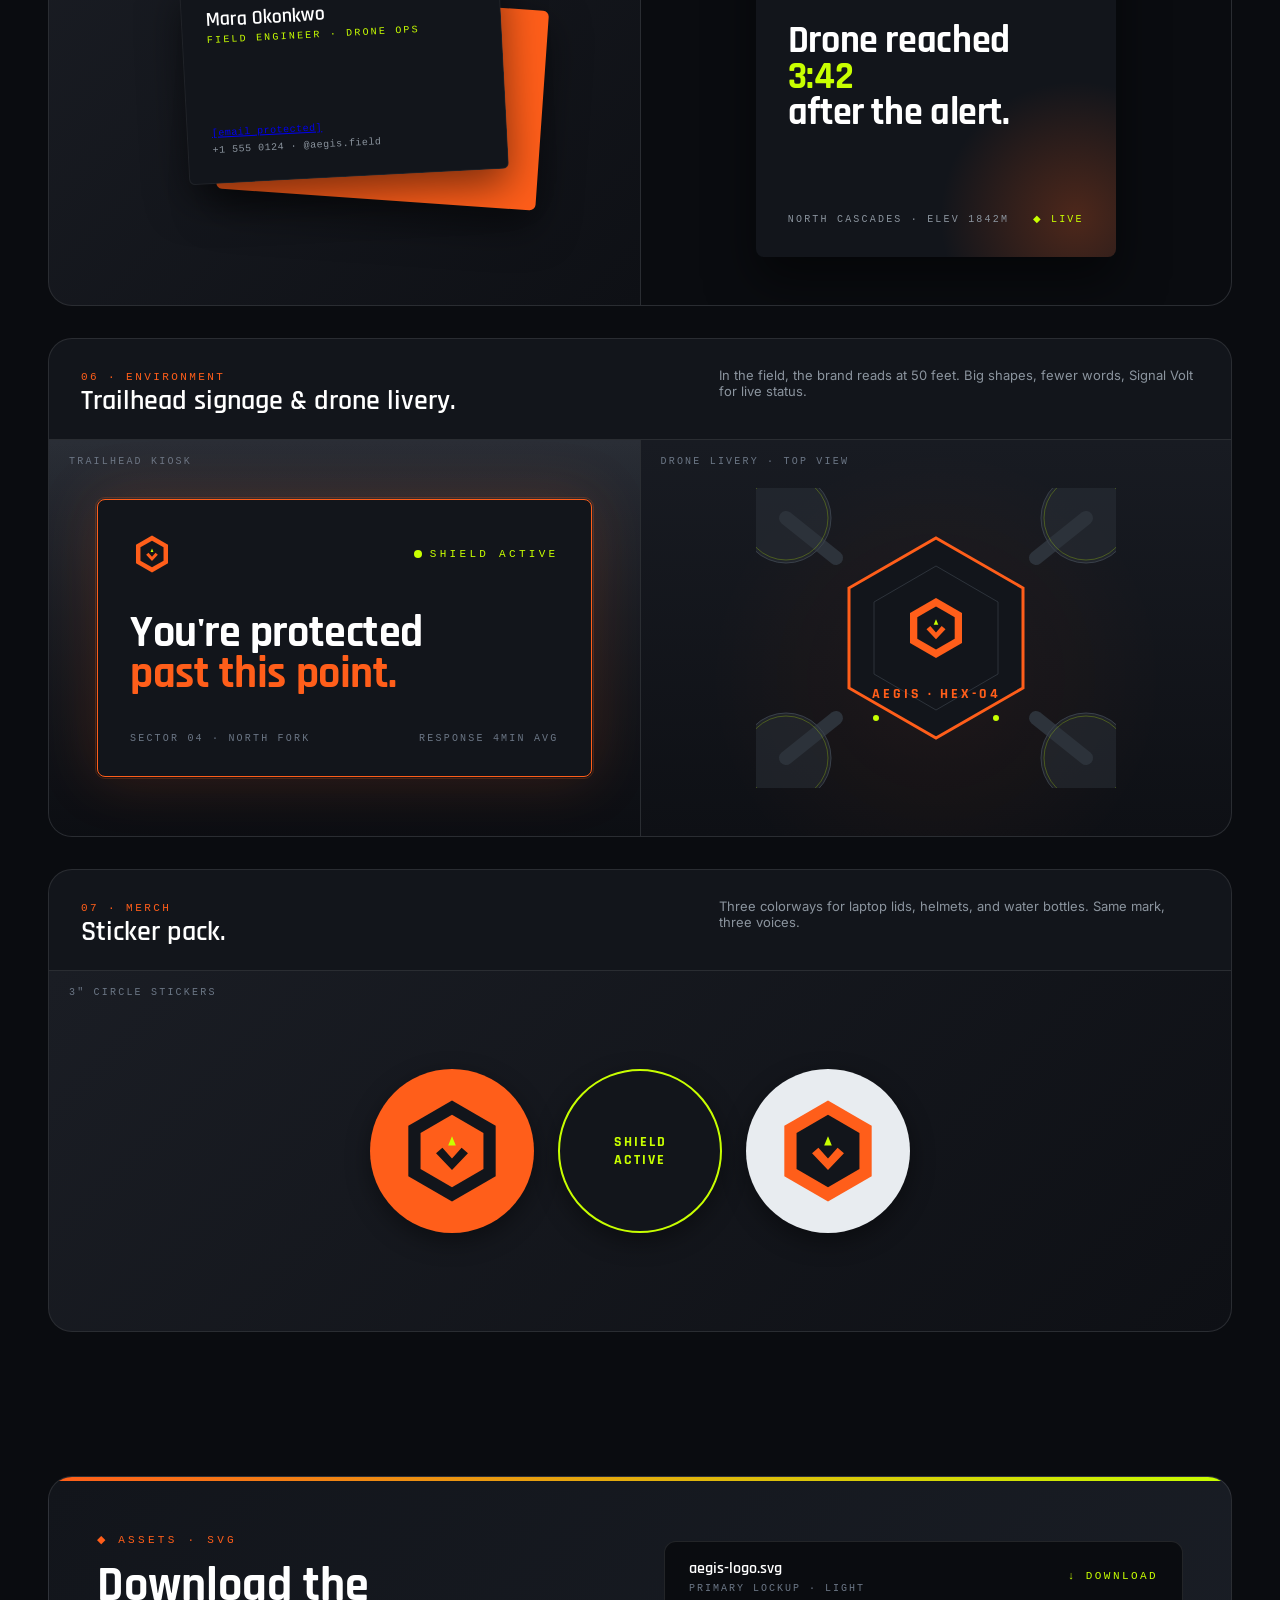
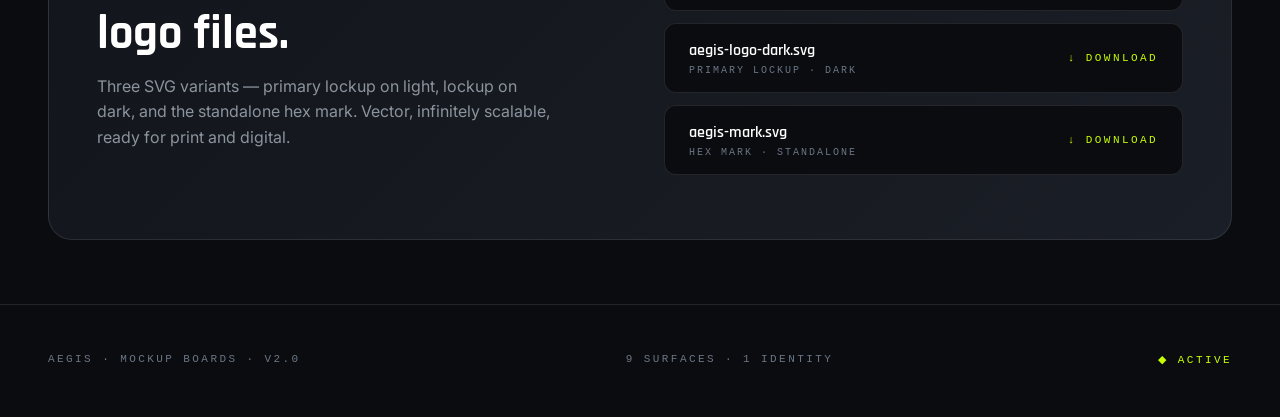
==== commit e7a95b26: "Organize project structure and improve brand presentation clarity - Move files into assets/, compone" ====
--- a/AEGIS - Brand Mockups.html
+++ b/AEGIS - Brand Mockups.html
@@ -7,7 +7,7 @@
 <link rel="preconnect" href="https://fonts.googleapis.com">
 <link rel="preconnect" href="https://fonts.gstatic.com" crossorigin>
 <link href="https://fonts.googleapis.com/css2?family=Inter:wght@300;400;500;600;700&family=Rajdhani:wght@500;600;700&family=JetBrains+Mono:wght@400;500;600&display=swap" rel="stylesheet">
-<link rel="stylesheet" href="brand-tokens.css">
+<link rel="stylesheet" href="styles/brand-tokens.css">
 <style>
   *,*::before,*::after{box-sizing:border-box}
   html,body{margin:0;padding:0}
@@ -430,6 +430,21 @@
   }
   @media (max-width: 980px) { .download-cta { grid-template-columns: 1fr; } }
 
+  /* board jump nav */
+  .board-nav {
+    display: flex; gap: 8px; flex-wrap: wrap;
+    margin-top: 32px; padding-top: 32px;
+    border-top: 1px solid var(--border-tertiary);
+  }
+  .board-nav a {
+    padding: 8px 16px; background: var(--bg-secondary);
+    border: 1px solid var(--border-tertiary); border-radius: 100px;
+    color: var(--text-secondary); text-decoration: none;
+    font-family: var(--font-mono); font-size: 11px; letter-spacing: 0.2em;
+    text-transform: uppercase; transition: all 0.2s;
+  }
+  .board-nav a:hover { color: var(--aegis-orange); border-color: rgba(255,94,26,0.4); }
+
   /* footer */
   .footer {
     border-top: 1px solid var(--border-tertiary); padding: 48px;
@@ -447,17 +462,27 @@
 <header class="page-head">
   <div class="eyebrow">Brand In The Wild · Application Boards</div>
   <h1>Identity, <em>applied</em>.</h1>
-  <div class="meta">
-    <span>SECTIONS<b>9 boards</b></span>
+  <p style="font-size: 16px; color: var(--text-secondary); max-width: 640px; margin: 20px 0 0; line-height: 1.7;">These boards show the AEGIS visual identity translated into real-world surfaces — from embroidered jacket patches and retail packaging to app icons, drone livery, and out-of-home signage. Each board demonstrates how the same core mark, palette, and typography adapts to a different context while staying unmistakably AEGIS.</p>
+  <div class="meta" style="margin-top: 28px;">
+    <span>BOARDS<b>7 surfaces</b></span>
     <span>SURFACES<b>Apparel · Print · Digital · Hardware</b></span>
     <span>STATUS<b style="color: var(--signal-volt);">◆ ACTIVE</b></span>
   </div>
+  <nav class="board-nav">
+    <a href="#board-marks">01 · Marks</a>
+    <a href="#board-icon">02 · Digital Icon</a>
+    <a href="#board-apparel">03 · Apparel</a>
+    <a href="#board-packaging">04 · Packaging</a>
+    <a href="#board-stationery">05 · Stationery</a>
+    <a href="#board-environment">06 · Environment</a>
+    <a href="#board-merch">07 · Merch</a>
+  </nav>
 </header>
 
 <main class="boards">
 
   <!-- 01 LOGO MARKS -->
-  <section class="board">
+  <section class="board" id="board-marks">
     <div class="board-head">
       <div>
         <div class="num">01 · MARKS</div>
@@ -505,7 +530,7 @@
   </section>
 
   <!-- 02 APP ICON / FAVICON -->
-  <section class="board">
+  <section class="board" id="board-icon">
     <div class="board-head">
       <div>
         <div class="num">02 · DIGITAL ICON</div>
@@ -548,7 +573,7 @@
   </section>
 
   <!-- 03 APPAREL / JACKET PATCH -->
-  <section class="board">
+  <section class="board" id="board-apparel">
     <div class="board-head">
       <div>
         <div class="num">03 · APPAREL</div>
@@ -616,7 +641,7 @@
   </section>
 
   <!-- 04 PACKAGING -->
-  <section class="board">
+  <section class="board" id="board-packaging">
     <div class="board-head">
       <div>
         <div class="num">04 · PACKAGING</div>
@@ -673,7 +698,7 @@
   </section>
 
   <!-- 05 BUSINESS CARD + STATIONERY -->
-  <section class="board">
+  <section class="board" id="board-stationery">
     <div class="board-head">
       <div>
         <div class="num">05 · STATIONERY</div>
@@ -726,7 +751,7 @@
   </section>
 
   <!-- 06 SIGNAGE / DRONE LIVERY -->
-  <section class="board">
+  <section class="board" id="board-environment">
     <div class="board-head">
       <div>
         <div class="num">06 · ENVIRONMENT</div>
@@ -805,7 +830,7 @@
   </section>
 
   <!-- 07 STICKER PACK -->
-  <section class="board">
+  <section class="board" id="board-merch">
     <div class="board-head">
       <div>
         <div class="num">07 · MERCH</div>
@@ -858,14 +883,14 @@
       </div>
       <div class="dl-arrow">↓ Download</div>
     </a>
-    <a class="dl-row" href="aegis-logo-dark.svg" download>
+    <a class="dl-row" href="assets/aegis-logo-dark.svg" download>
       <div class="dl-info">
         <div class="name">aegis-logo-dark.svg</div>
         <div class="meta">PRIMARY LOCKUP · DARK</div>
       </div>
       <div class="dl-arrow">↓ Download</div>
     </a>
-    <a class="dl-row" href="aegis-mark.svg" download>
+    <a class="dl-row" href="assets/aegis-mark.svg" download>
       <div class="dl-info">
         <div class="name">aegis-mark.svg</div>
         <div class="meta">HEX MARK · STANDALONE</div>
--- a/styles/brand-tokens.css
+++ b/styles/brand-tokens.css
@@ -0,0 +1,29 @@
+/* AEGIS — unified brand tokens (v2, May 2026) */
+:root {
+  --aegis-orange: #FF5E1A;
+  --aegis-orange-soft: rgba(255, 94, 26, 0.12);
+  --shield-obsidian: #12151B;
+  --shield-deep: #0A0C10;
+  --signal-volt: #C8FF00;
+  --signal-volt-soft: rgba(200, 255, 0, 0.14);
+  --terrain-graphite: #2D333B;
+  --summit-frost: #E8ECF0;
+  --storm-slate: #6B7685;
+
+  --bg-primary: #0A0C10;
+  --bg-secondary: #12151B;
+  --bg-tertiary: #181B22;
+  --border-tertiary: rgba(255,255,255,0.10);
+  --border-strong: rgba(255,255,255,0.18);
+  --text-primary: #FFFFFF;
+  --text-secondary: #8B949E;
+  --text-tertiary: #6B7685;
+
+  --font-display: 'Rajdhani', system-ui, sans-serif;
+  --font-text: 'Inter', system-ui, sans-serif;
+  --font-mono: ui-monospace, SFMono-Regular, Menlo, Monaco, Consolas, monospace;
+
+  --radius-sm: 8px;
+  --radius-md: 12px;
+  --radius-lg: 24px;
+}
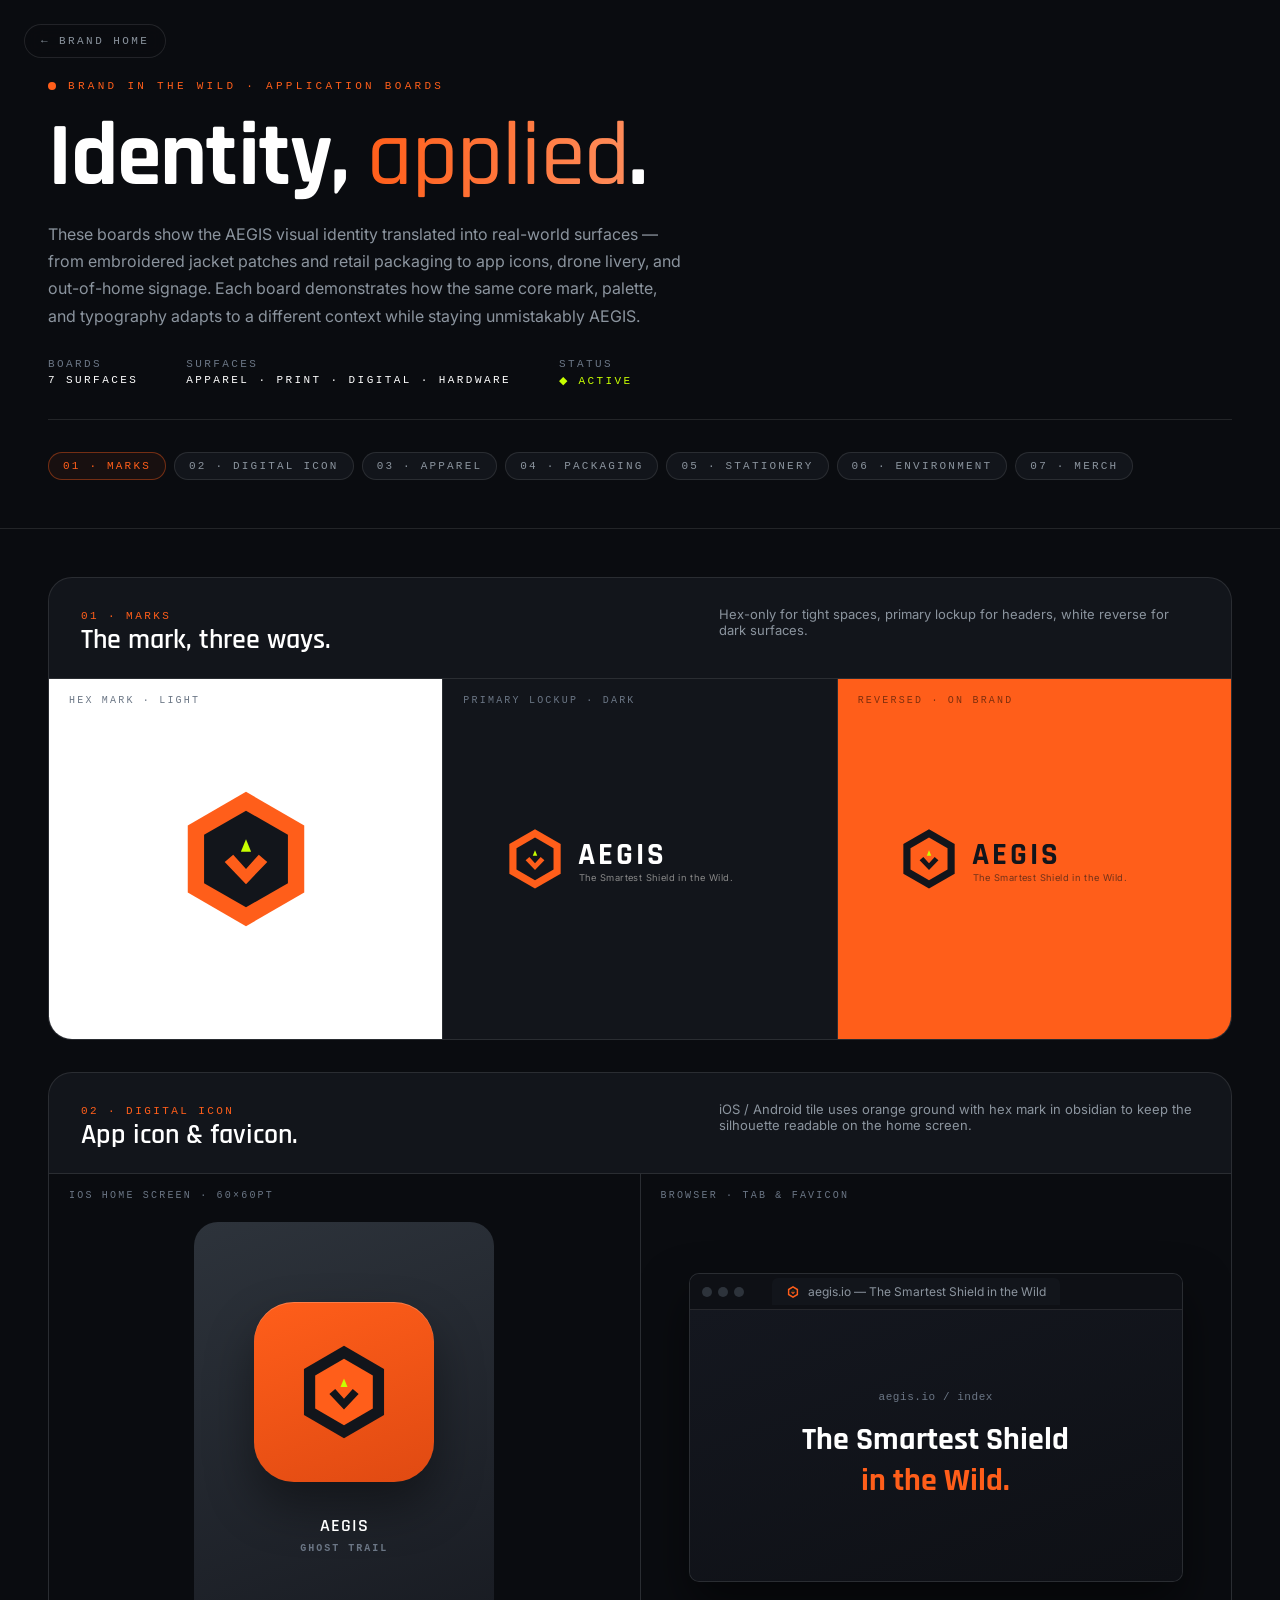
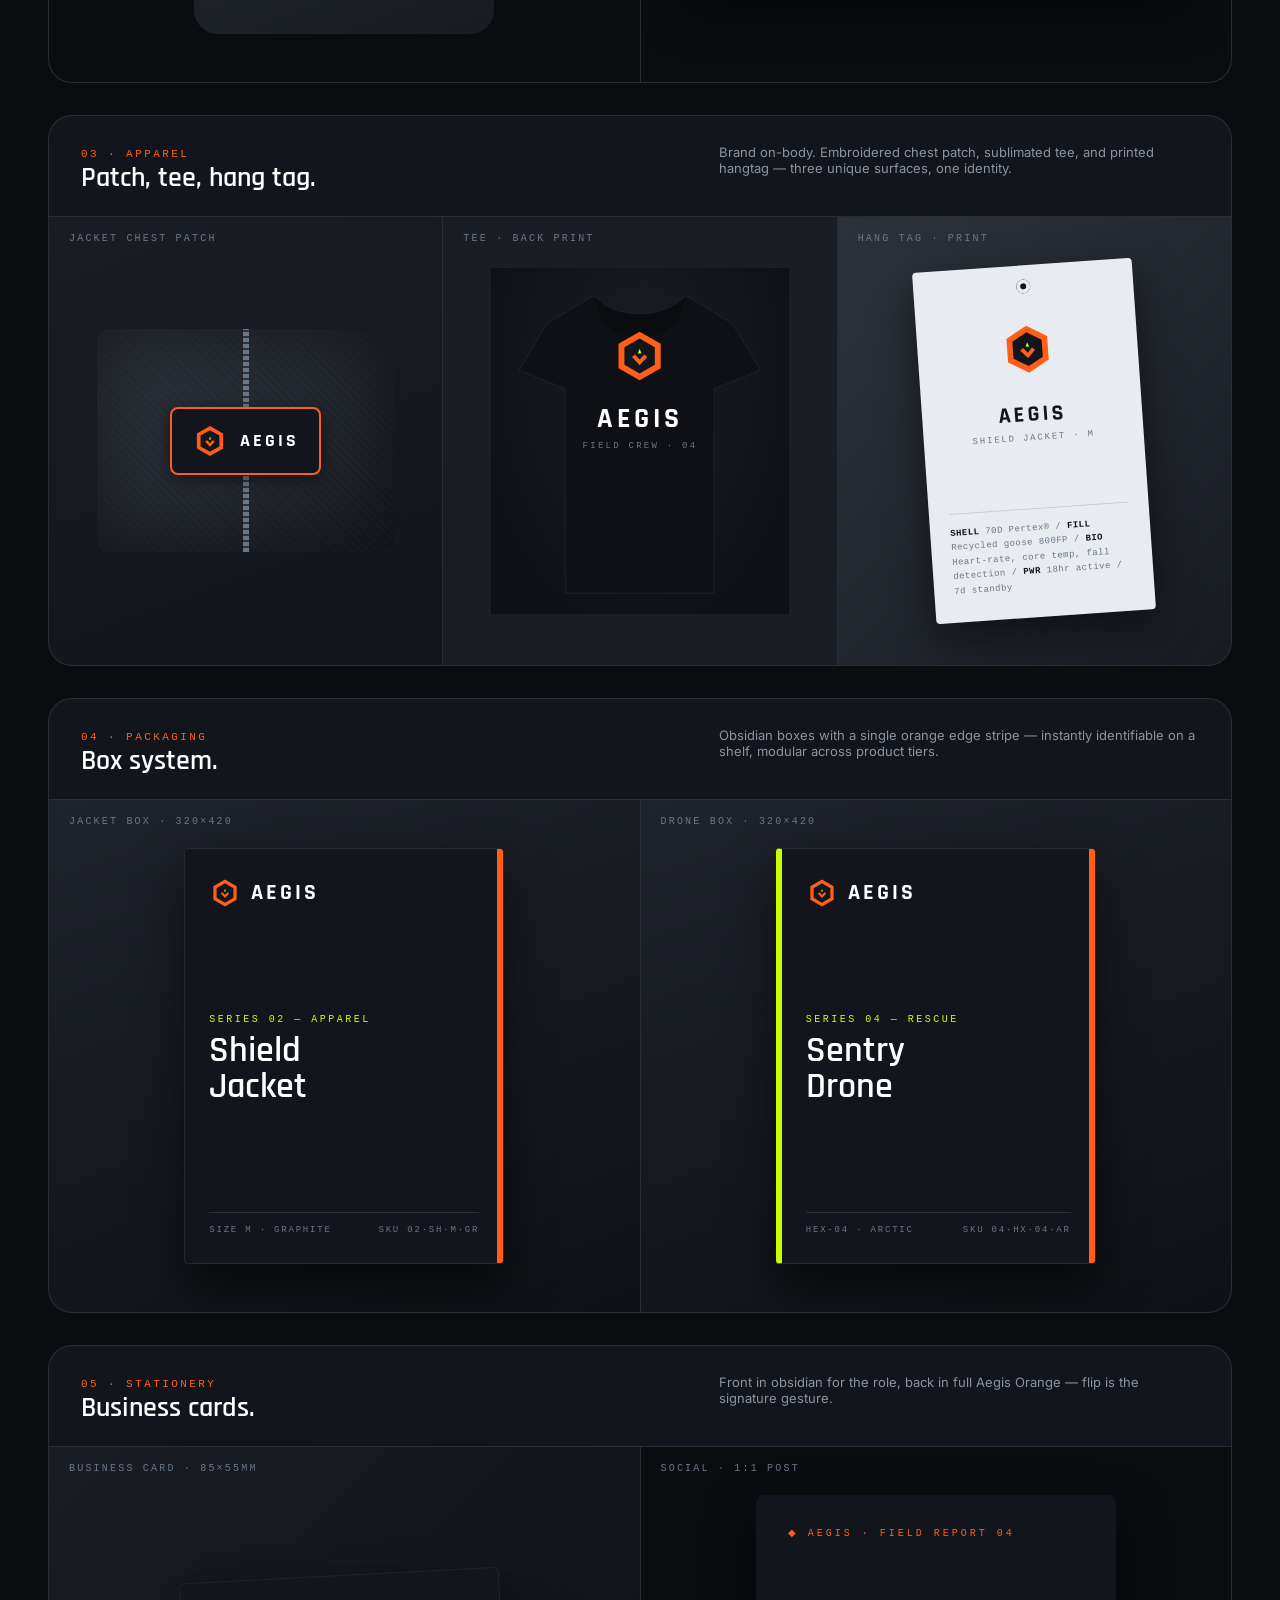
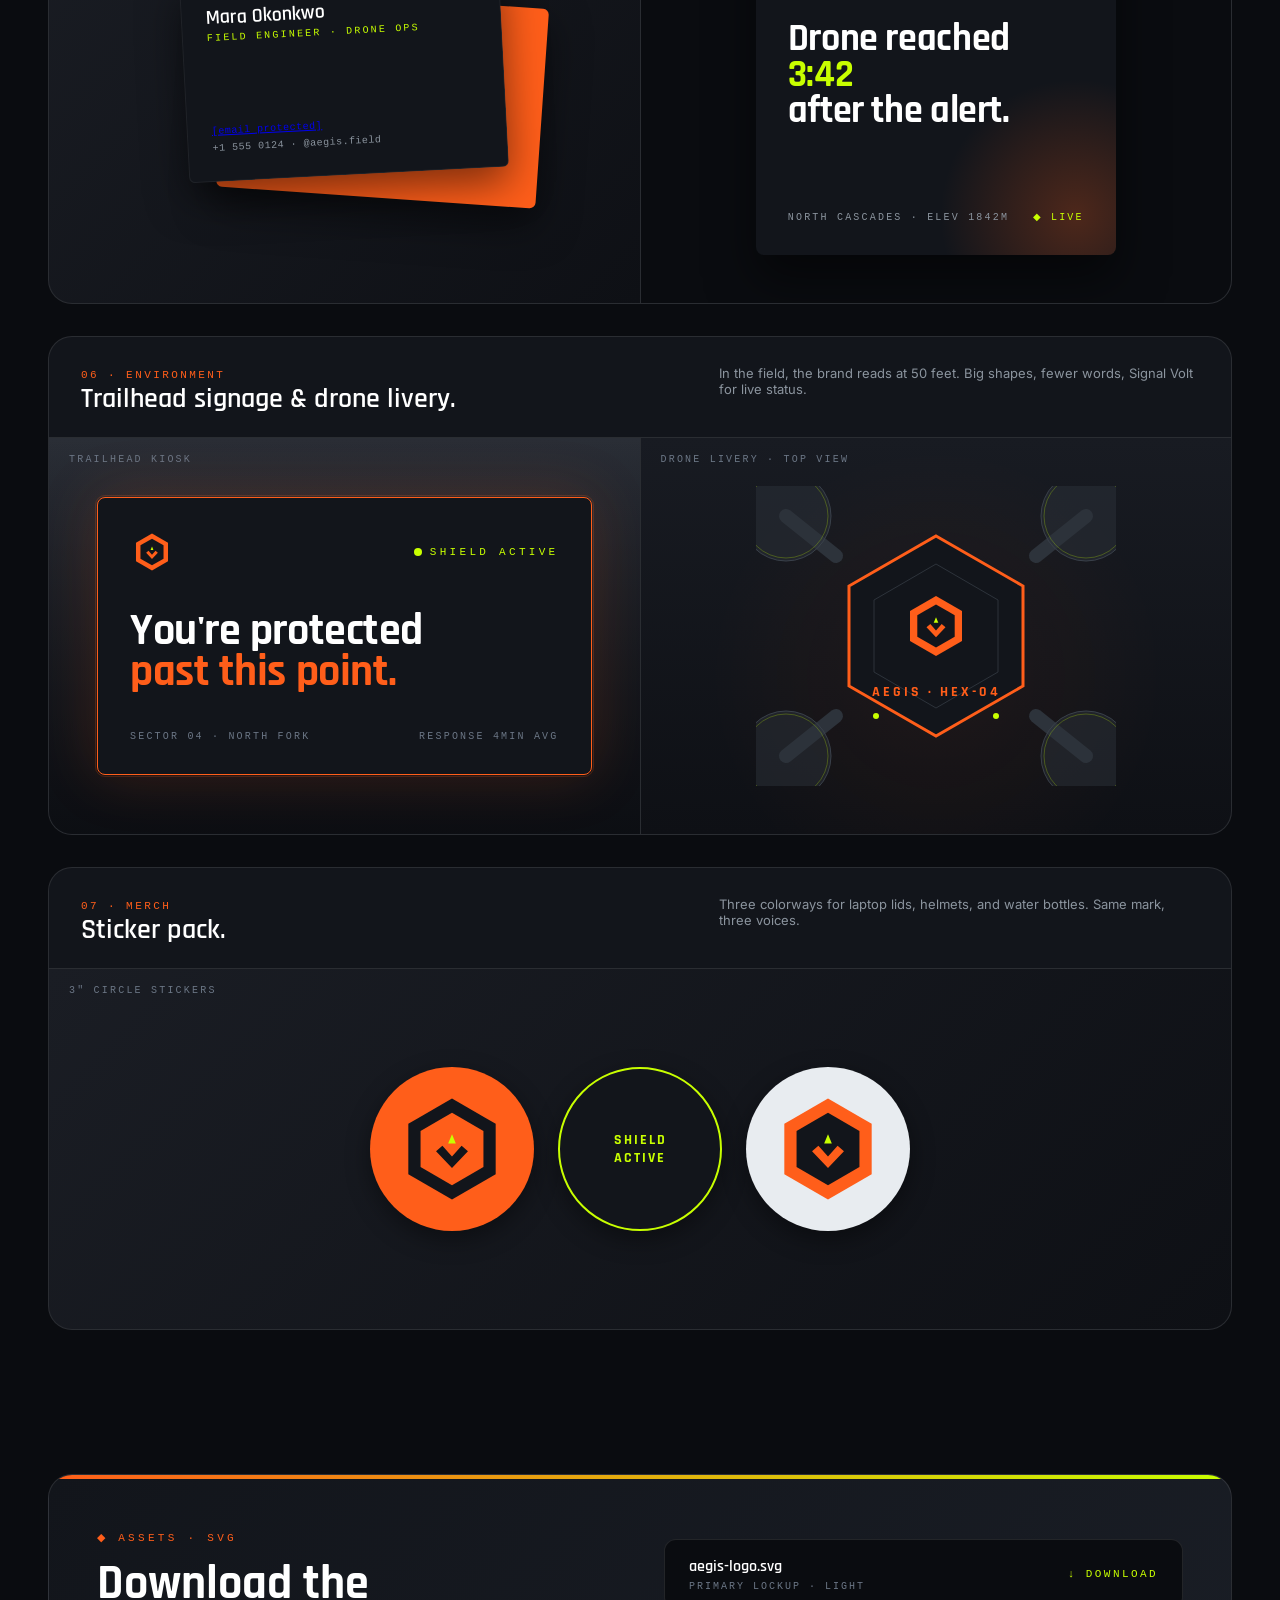
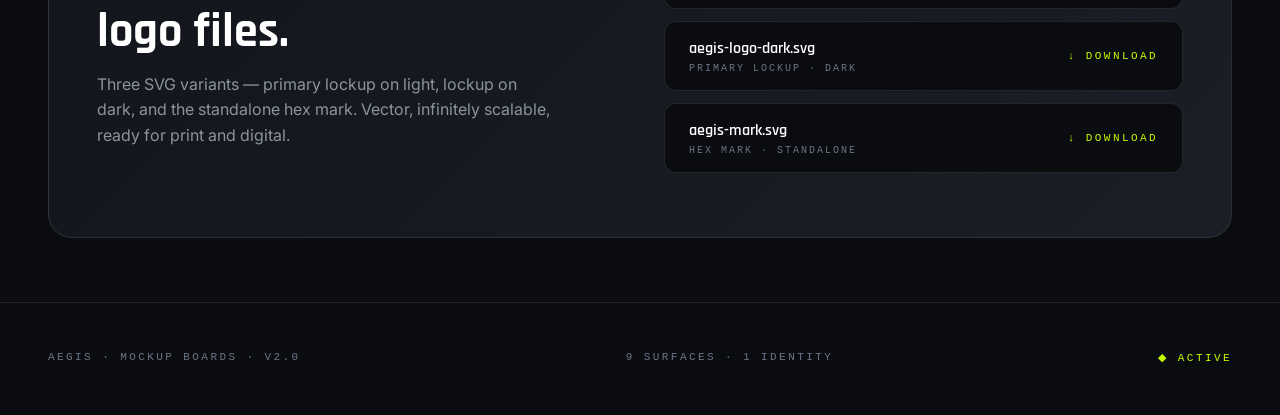
==== commit 8b7b7ecd: "Enhance all brand pages with scroll animations, sticky nav, and branded intros - index.html: Add Int" ====
--- a/AEGIS - Brand Mockups.html
+++ b/AEGIS - Brand Mockups.html
@@ -431,19 +431,42 @@
   @media (max-width: 980px) { .download-cta { grid-template-columns: 1fr; } }
 
   /* board jump nav */
+  .board-nav-wrap {
+    position: sticky; top: 0; z-index: 50;
+    background: rgba(10,12,16,0.88); backdrop-filter: blur(16px);
+    border-bottom: 1px solid var(--border-tertiary);
+    margin: 32px -48px 0; padding: 12px 48px;
+  }
   .board-nav {
     display: flex; gap: 8px; flex-wrap: wrap;
-    margin-top: 32px; padding-top: 32px;
-    border-top: 1px solid var(--border-tertiary);
+    border-top: 1px solid var(--border-tertiary); padding-top: 16px;
+    margin-top: 0;
+  }
+  /* in the page-head the nav starts non-sticky; becomes sticky on scroll */
+  .page-head .board-nav {
+    position: static; background: none; backdrop-filter: none;
+    border-bottom: none; margin: 0; padding: 0;
+    border-top: 1px solid var(--border-tertiary); padding-top: 32px; margin-top: 32px;
   }
   .board-nav a {
-    padding: 8px 16px; background: var(--bg-secondary);
+    padding: 7px 14px; background: var(--bg-secondary);
     border: 1px solid var(--border-tertiary); border-radius: 100px;
     color: var(--text-secondary); text-decoration: none;
     font-family: var(--font-mono); font-size: 11px; letter-spacing: 0.2em;
-    text-transform: uppercase; transition: all 0.2s;
+    text-transform: uppercase; transition: all 0.2s; white-space: nowrap;
   }
   .board-nav a:hover { color: var(--aegis-orange); border-color: rgba(255,94,26,0.4); }
+  .board-nav a.active { color: var(--aegis-orange); border-color: rgba(255,94,26,0.4); background: rgba(255,94,26,0.06); }
+
+  /* board scroll reveal */
+  .board {
+    transition: opacity .5s cubic-bezier(0.16,1,.3,1), transform .5s cubic-bezier(0.16,1,.3,1);
+  }
+  .board.will-reveal { opacity: 0; transform: translateY(20px); }
+  .board.will-reveal.in-view { opacity: 1; transform: none; }
+  @media (prefers-reduced-motion: reduce) {
+    .board.will-reveal { opacity: 1; transform: none; }
+  }
 
   /* footer */
   .footer {
@@ -900,6 +923,30 @@
   </div>
 </section>
 
+<script>
+(function () {
+  /* Board scroll reveal */
+  const boards = document.querySelectorAll('.board');
+  const io = new IntersectionObserver(entries => {
+    entries.forEach(e => { if (e.isIntersecting) { e.target.classList.add('in-view'); io.unobserve(e.target); }});
+  }, { threshold: 0.06 });
+  boards.forEach((b, i) => {
+    b.classList.add('will-reveal');
+    b.style.transitionDelay = (i * 0.04) + 's';
+    io.observe(b);
+  });
+
+  /* Sticky nav active state */
+  const navLinks = [...document.querySelectorAll('.board-nav a')];
+  const sections = navLinks.map(a => document.querySelector(a.getAttribute('href'))).filter(Boolean);
+  window.addEventListener('scroll', () => {
+    let active = sections[0]?.id ?? '';
+    sections.forEach(s => { if (window.scrollY + 140 >= s.offsetTop) active = s.id; });
+    navLinks.forEach(a => a.classList.toggle('active', a.getAttribute('href') === '#' + active));
+  }, { passive: true });
+})();
+</script>
+
 <footer class="footer">
   <div>AEGIS · MOCKUP BOARDS · V2.0</div>
   <div>9 SURFACES · 1 IDENTITY</div>
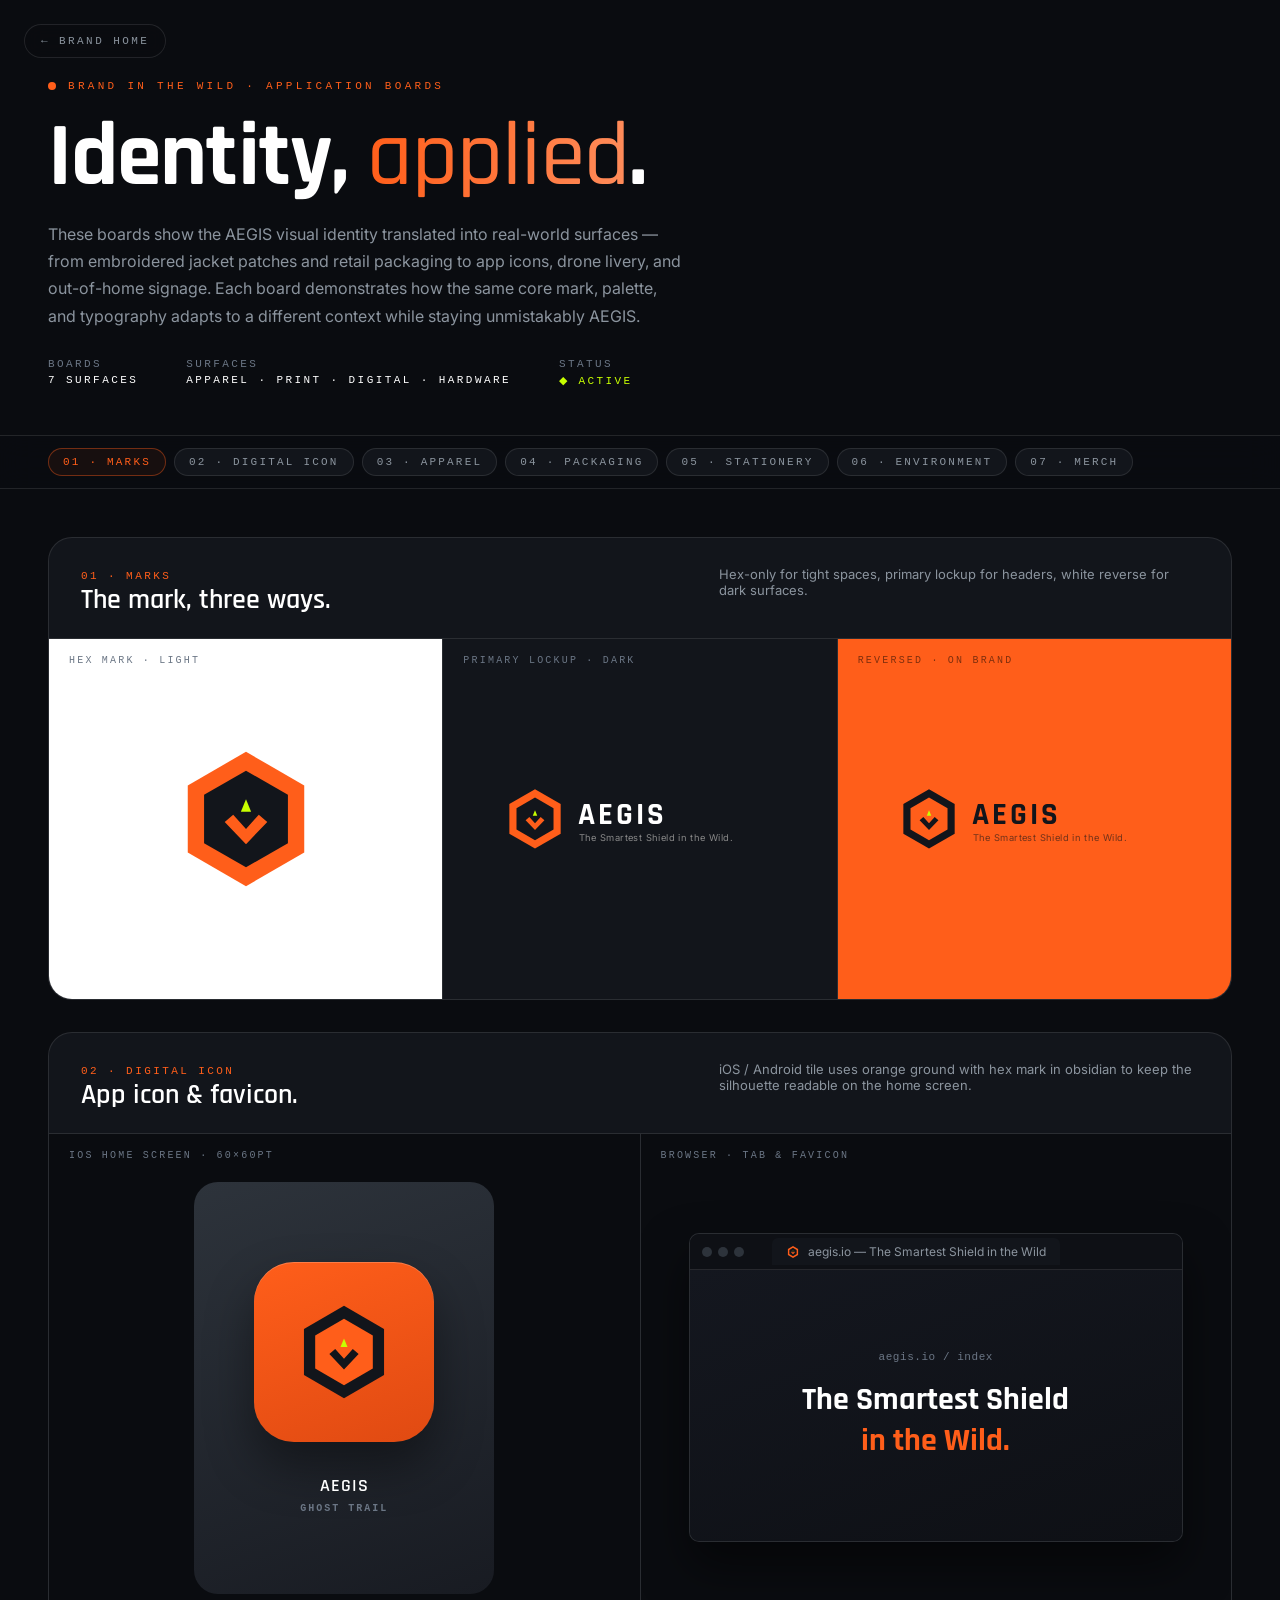
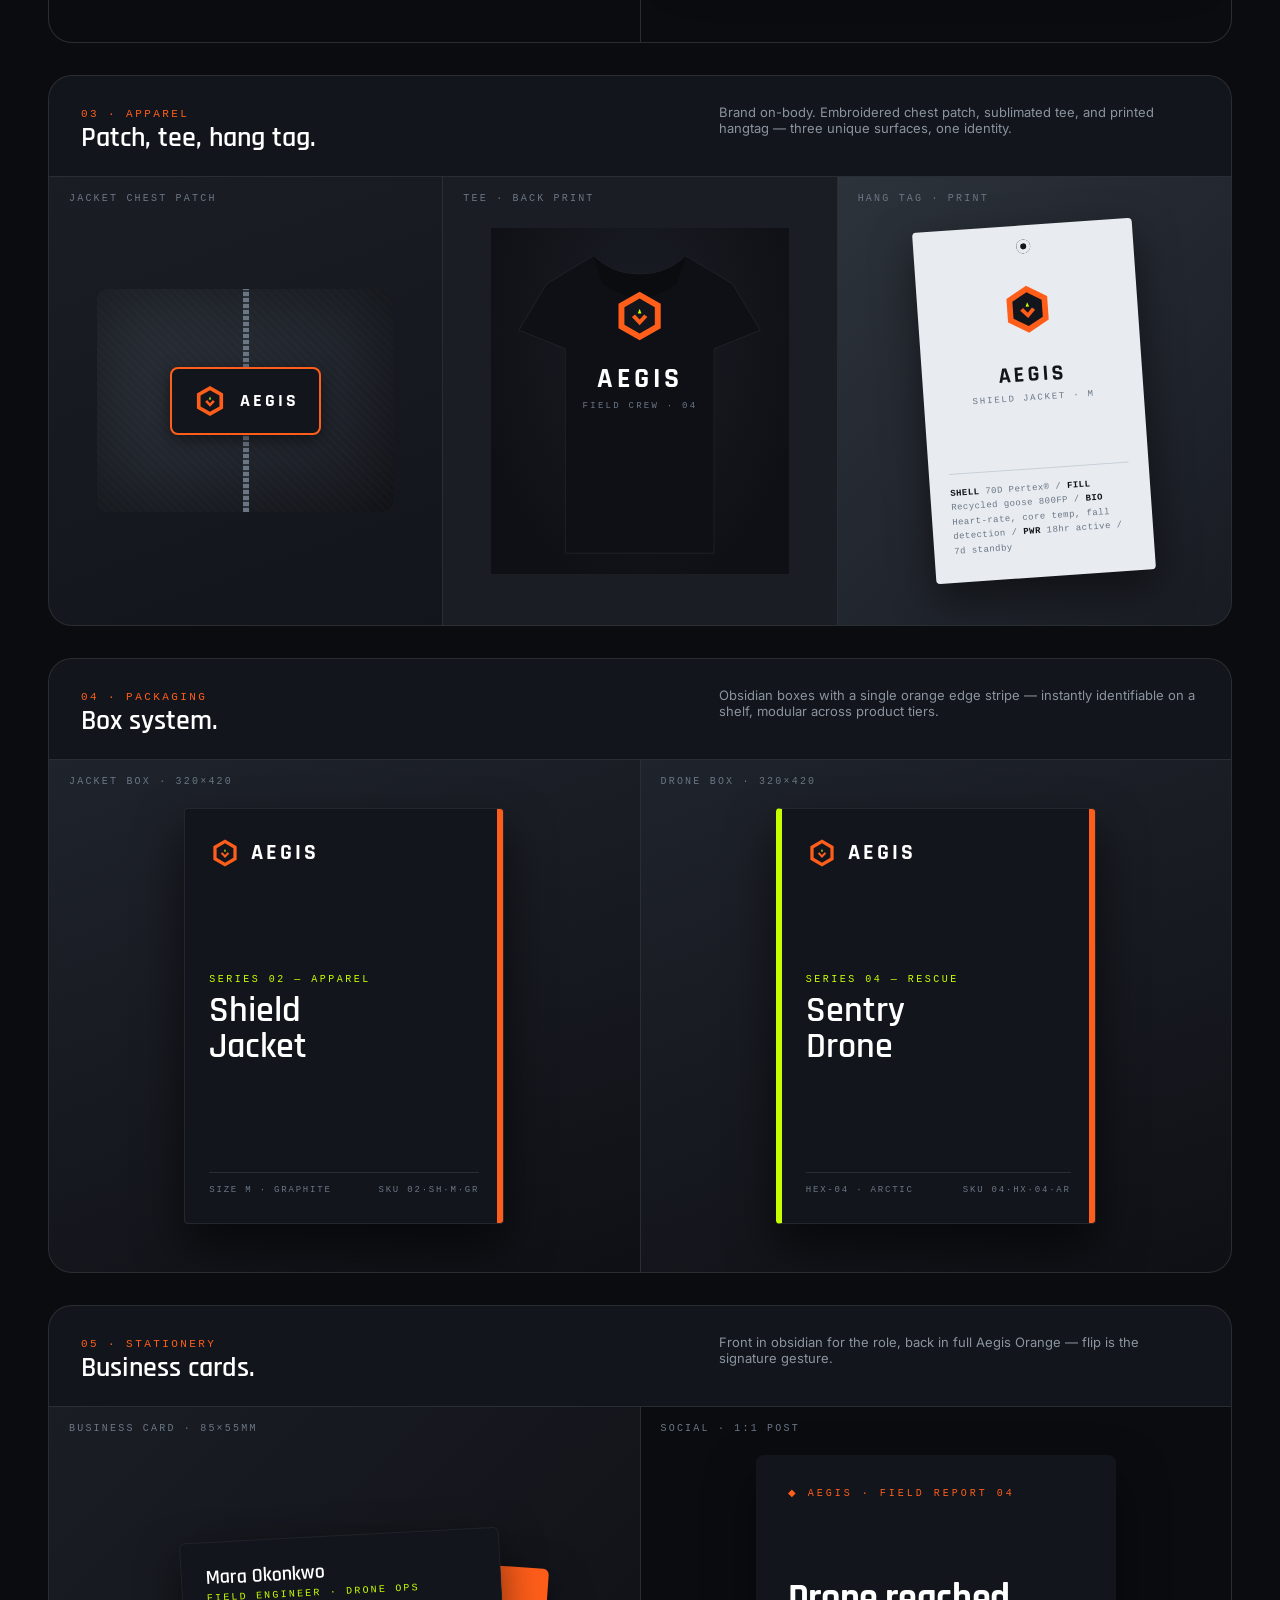
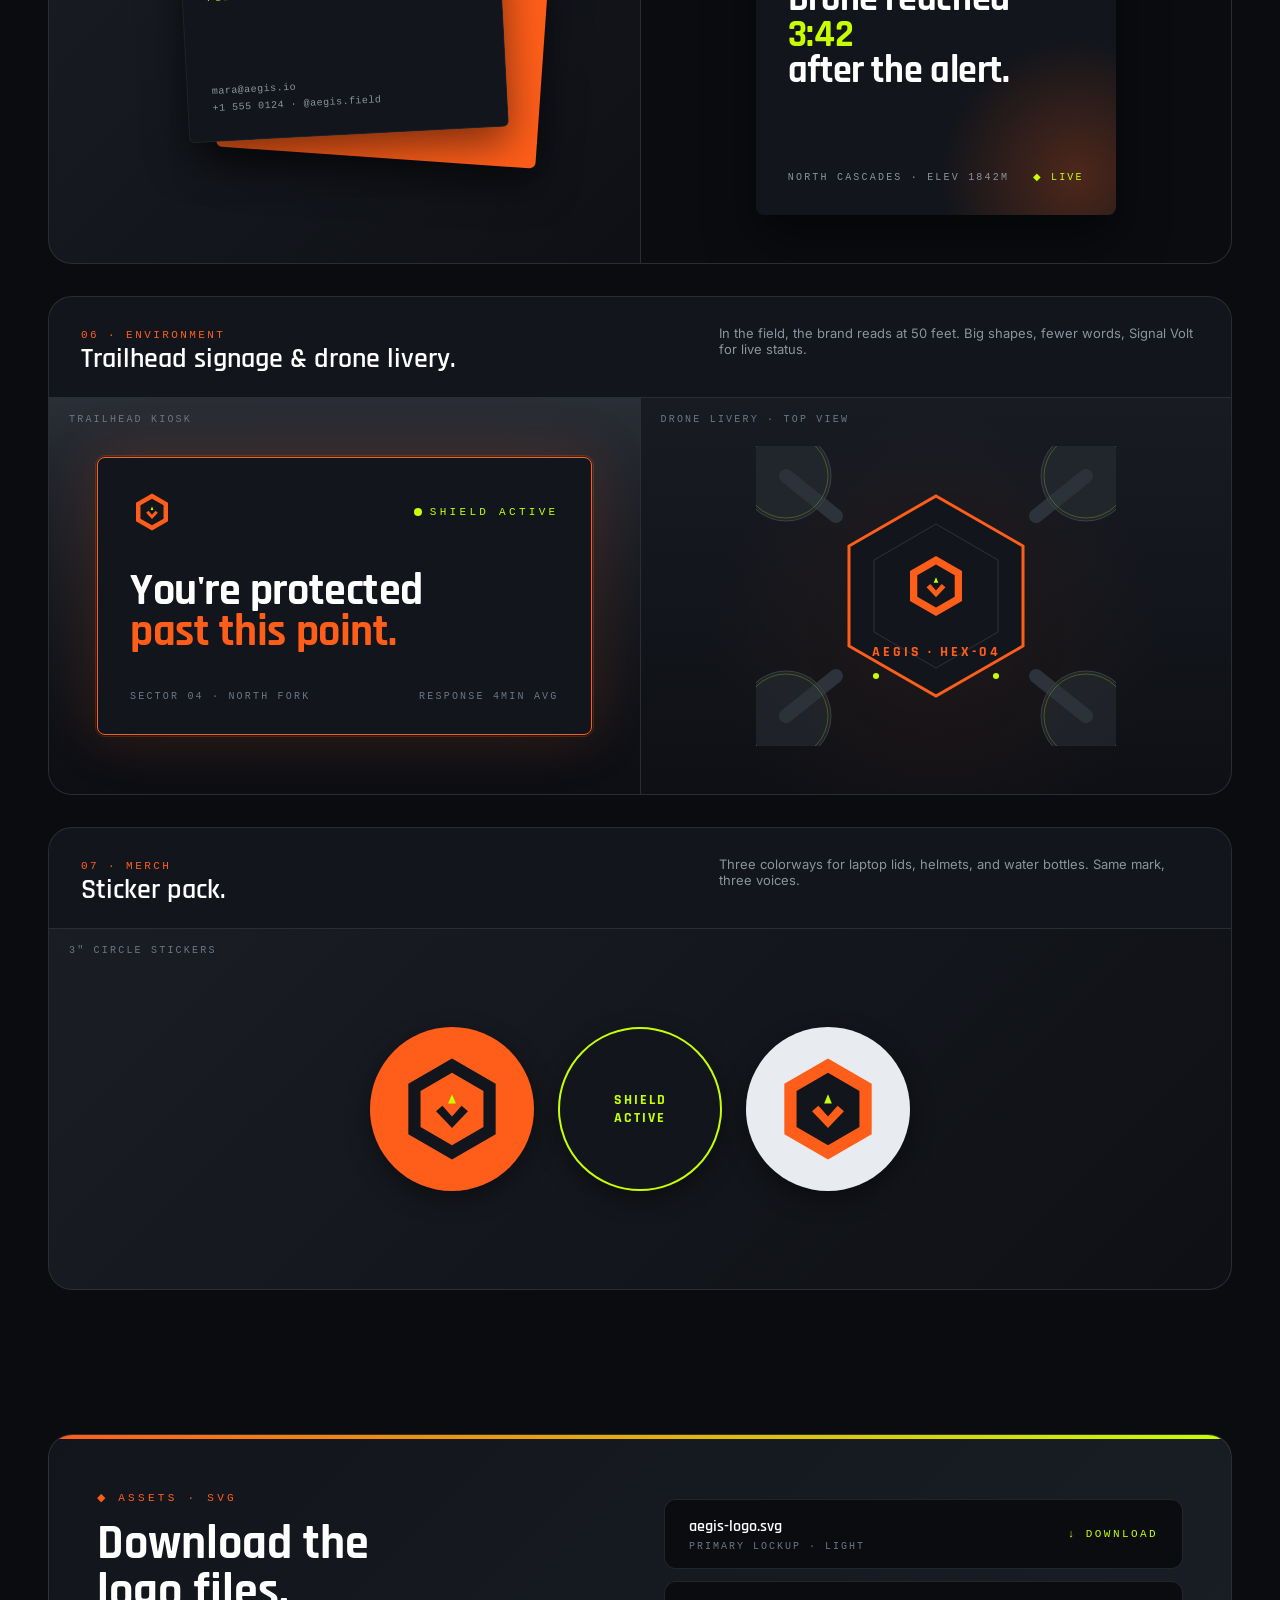
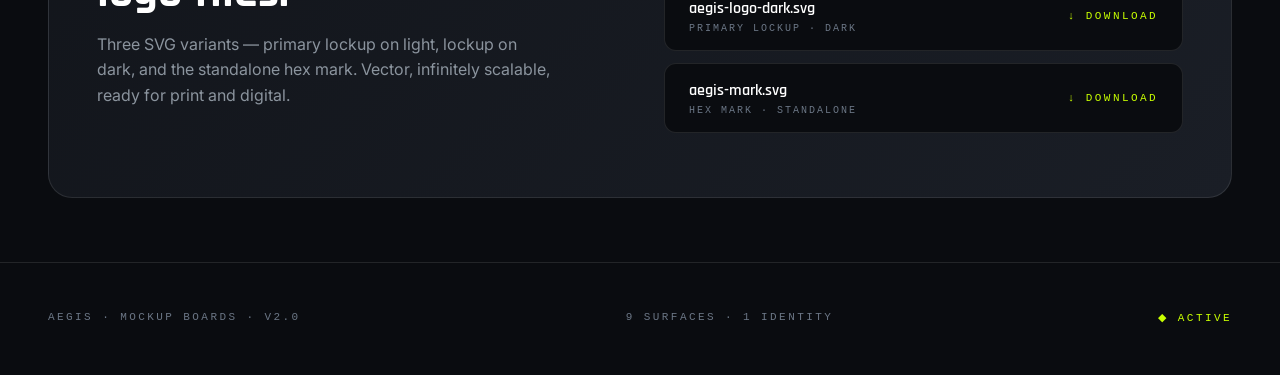
==== commit 3d39b736: "Final polish: secondary CTA style, sticky nav fix, email restore - index.html: Ghost Trail + MedLink" ====
--- a/AEGIS - Brand Mockups.html
+++ b/AEGIS - Brand Mockups.html
@@ -30,7 +30,9 @@
   }
   .page-head .eyebrow::before {
     content:''; width:8px; height:8px; border-radius:50%; background: var(--aegis-orange);
-  }
+    animation: pulse 2s ease-in-out infinite;
+  }
+  @keyframes pulse { 0%,100%{opacity:1;} 50%{opacity:.4;} }
   .page-head h1 {
     font-family: var(--font-display); font-weight: 700;
     font-size: clamp(48px, 7vw, 96px); line-height: 0.95; margin: 0;
@@ -435,18 +437,10 @@
     position: sticky; top: 0; z-index: 50;
     background: rgba(10,12,16,0.88); backdrop-filter: blur(16px);
     border-bottom: 1px solid var(--border-tertiary);
-    margin: 32px -48px 0; padding: 12px 48px;
+    padding: 12px 48px;
   }
   .board-nav {
     display: flex; gap: 8px; flex-wrap: wrap;
-    border-top: 1px solid var(--border-tertiary); padding-top: 16px;
-    margin-top: 0;
-  }
-  /* in the page-head the nav starts non-sticky; becomes sticky on scroll */
-  .page-head .board-nav {
-    position: static; background: none; backdrop-filter: none;
-    border-bottom: none; margin: 0; padding: 0;
-    border-top: 1px solid var(--border-tertiary); padding-top: 32px; margin-top: 32px;
   }
   .board-nav a {
     padding: 7px 14px; background: var(--bg-secondary);
@@ -491,6 +485,9 @@
     <span>SURFACES<b>Apparel · Print · Digital · Hardware</b></span>
     <span>STATUS<b style="color: var(--signal-volt);">◆ ACTIVE</b></span>
   </div>
+</header>
+
+<div class="board-nav-wrap">
   <nav class="board-nav">
     <a href="#board-marks">01 · Marks</a>
     <a href="#board-icon">02 · Digital Icon</a>
@@ -500,7 +497,7 @@
     <a href="#board-environment">06 · Environment</a>
     <a href="#board-merch">07 · Merch</a>
   </nav>
-</header>
+</div>
 
 <main class="boards">
 
@@ -749,7 +746,7 @@
               <div class="biz-role">FIELD ENGINEER · DRONE OPS</div>
             </div>
             <div class="biz-contact">
-              <a href="/cdn-cgi/l/email-protection" class="__cf_email__" data-cfemail="610c0013002100040608124f080e">[email&#160;protected]</a><br>
+              mara@aegis.io<br>
               +1 555 0124 · @aegis.field
             </div>
           </div>
@@ -953,5 +950,5 @@
   <div style="color: var(--signal-volt);">◆ ACTIVE</div>
 </footer>
 
-<script data-cfasync="false" src="/cdn-cgi/scripts/5c5dd728/cloudflare-static/email-decode.min.js"></script></body>
+</body>
 </html>
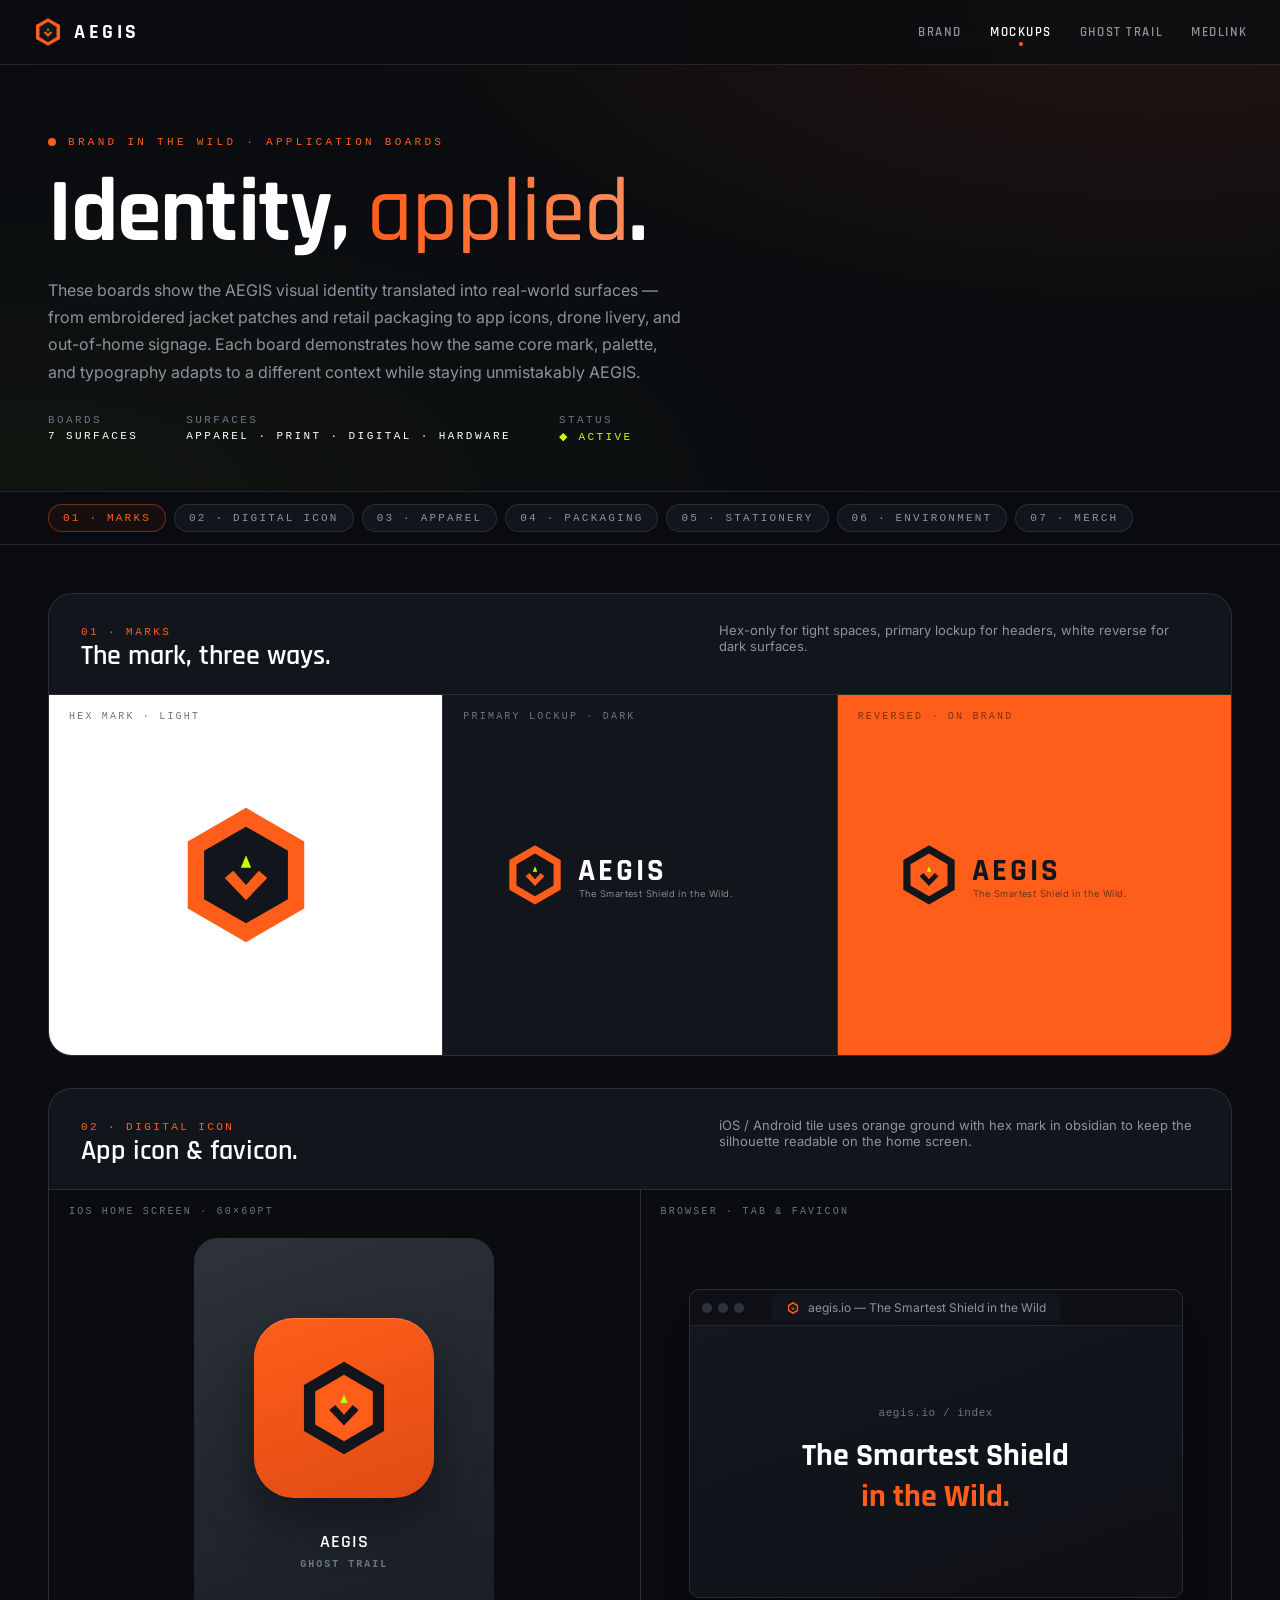
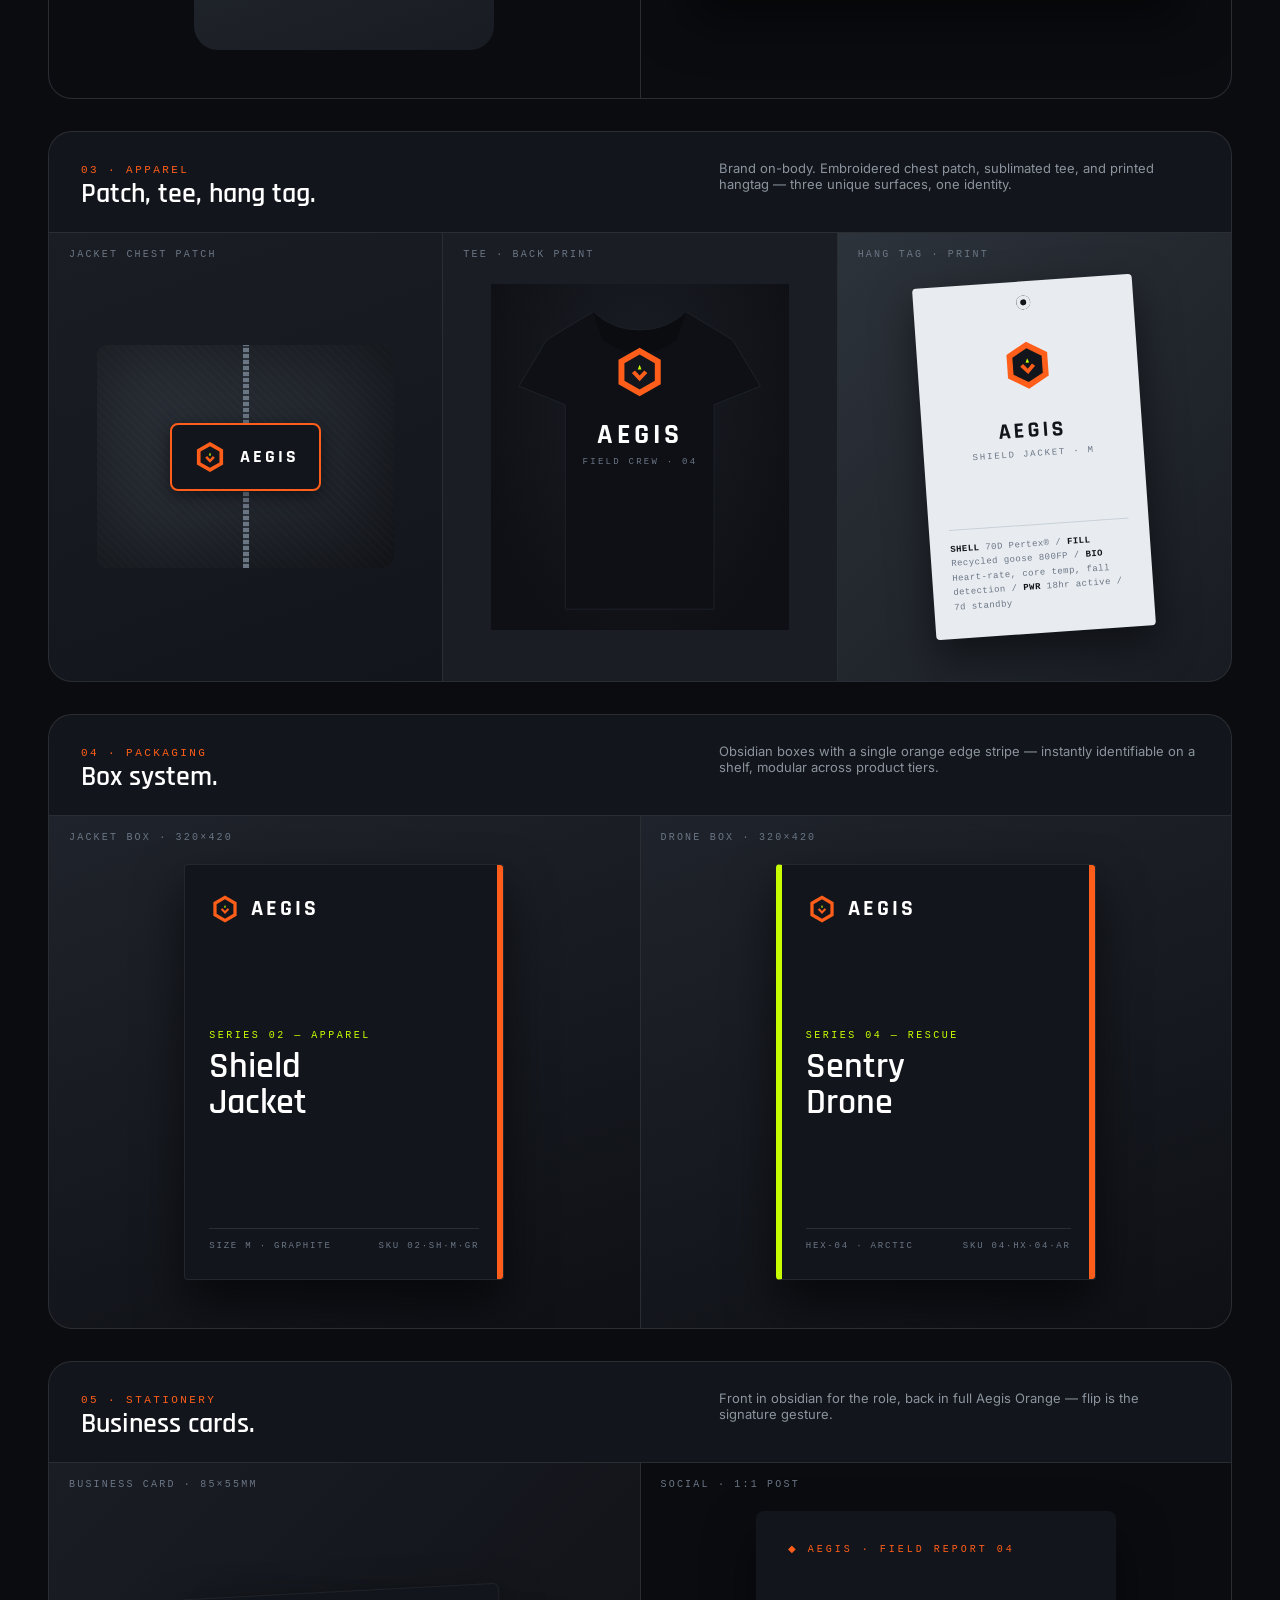
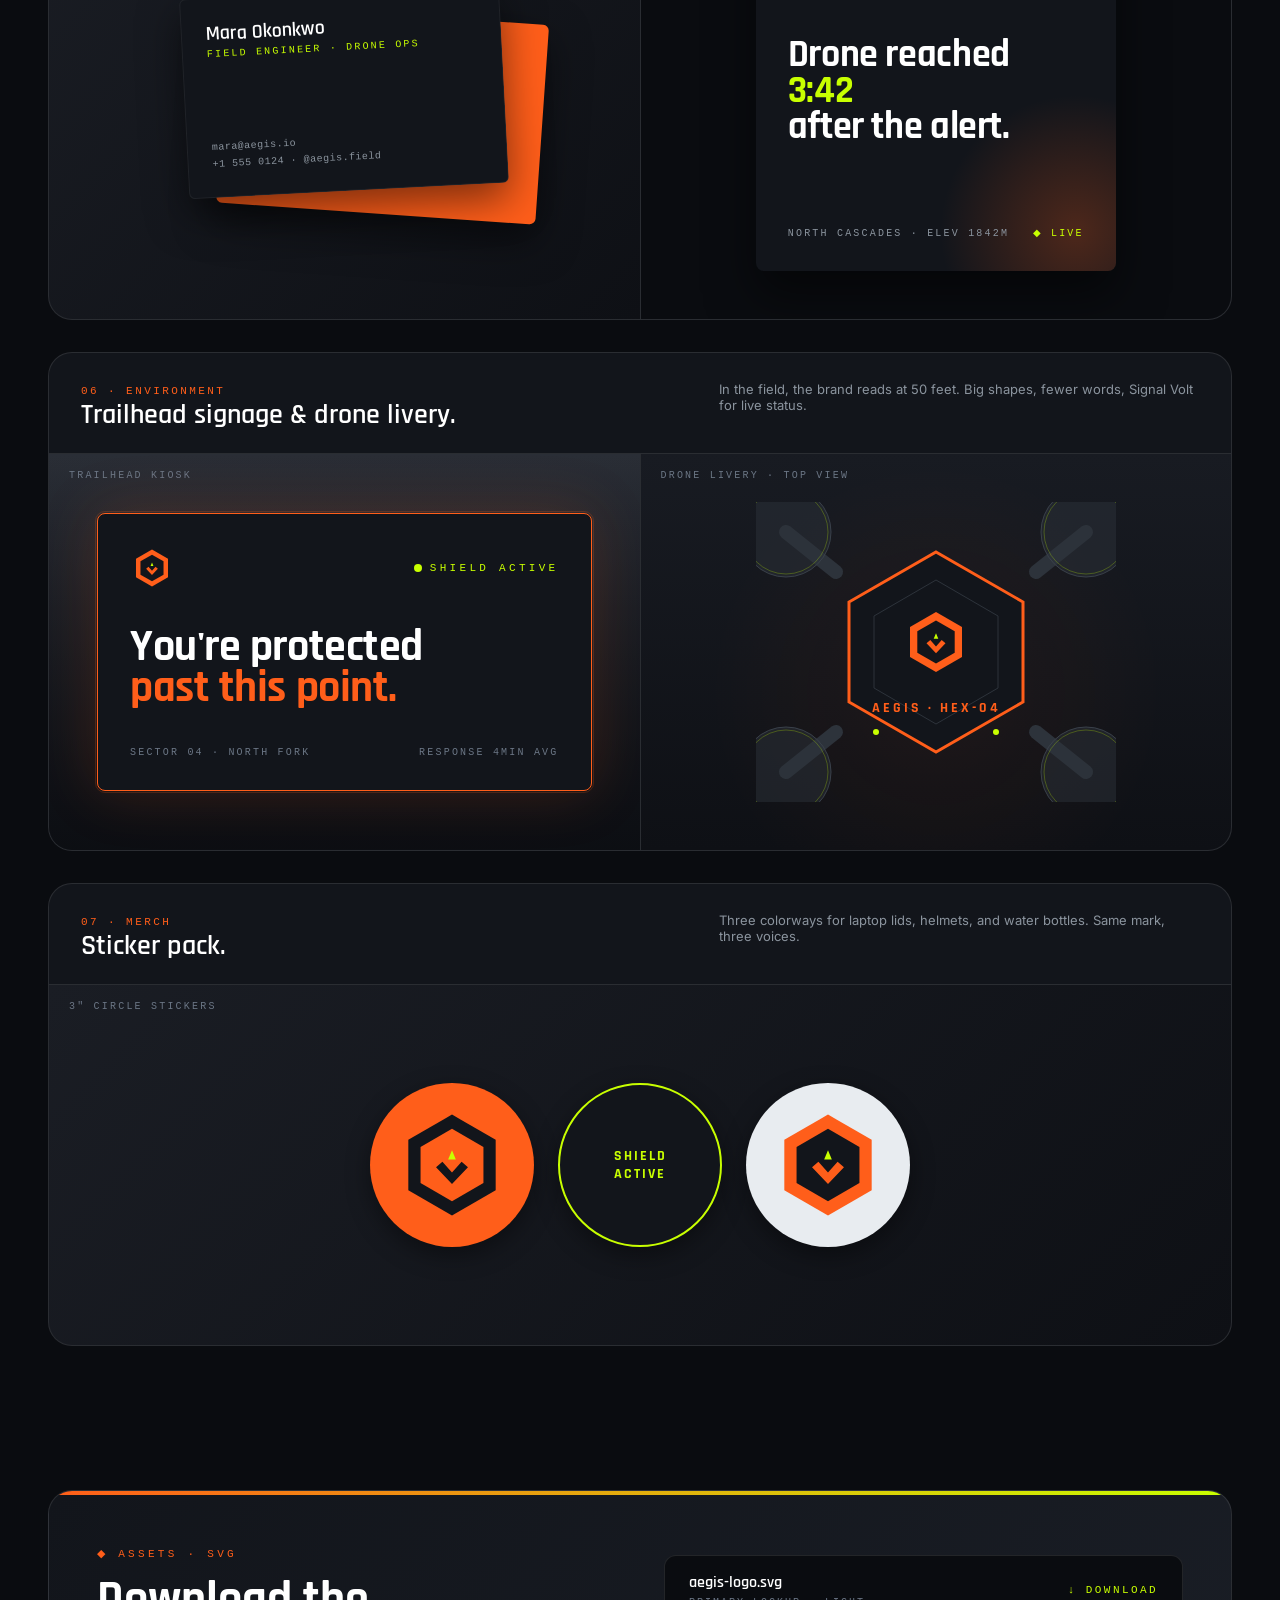
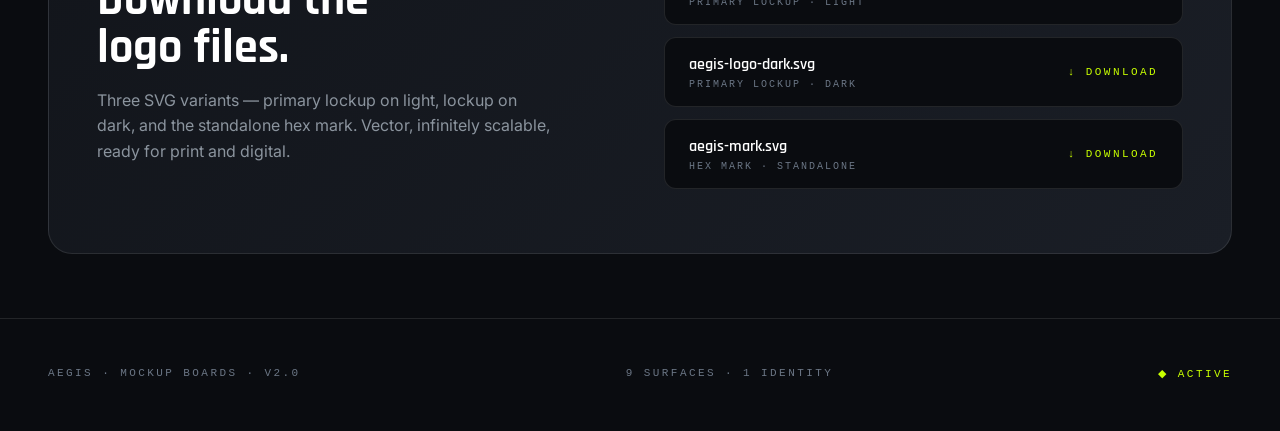
==== commit e66b43ff: "Unify subpages with home polish Bring Mockups, Ghost Trail, and MedLink up to the home page's design" ====
--- a/AEGIS - Brand Mockups.html
+++ b/AEGIS - Brand Mockups.html
@@ -18,11 +18,56 @@
     -webkit-font-smoothing: antialiased;
   }
 
+  ::selection { background: rgba(200,255,0,0.3); color: #fff; }
+
+  /* ─── SITE NAV (matches home) ─── */
+  .nav {
+    position: fixed; top:0; left:0; right:0; z-index: 100;
+    display: flex; align-items: center; justify-content: space-between;
+    padding: 16px 32px; backdrop-filter: blur(16px);
+    background: rgba(10,12,16,0.72); border-bottom: 1px solid var(--border-tertiary);
+  }
+  .nav-brand { display: flex; align-items: center; gap: 10px; text-decoration: none; color: inherit; }
+  .nav-brand-name {
+    font-family: var(--font-display); font-weight: 700; font-size: 20px;
+    letter-spacing: 0.18em; color: var(--text-primary);
+  }
+  .nav-links { display: flex; gap: 28px; }
+  .nav-links a {
+    color: var(--text-secondary); text-decoration: none; font-size: 13px;
+    font-family: var(--font-display); font-weight: 600; letter-spacing: 0.12em;
+    text-transform: uppercase; transition: color 0.2s; position: relative;
+  }
+  .nav-links a:hover { color: var(--signal-volt); }
+  .nav-links a.active { color: var(--text-primary); }
+  .nav-links a.active::after {
+    content: ''; position: absolute; bottom: -6px; left: 50%;
+    transform: translateX(-50%);
+    width: 4px; height: 4px; border-radius: 50%; background: var(--aegis-orange);
+  }
+  .nav-progress {
+    position: absolute; bottom: -1px; left: 0; right: 0; height: 2px;
+    background: linear-gradient(90deg, var(--aegis-orange), var(--signal-volt));
+    transform-origin: left; transform: scaleX(0); will-change: transform;
+    pointer-events: none; border-radius: 0 2px 2px 0;
+  }
+  @media (max-width: 720px) { .nav-links { gap: 18px; } .nav-links a { font-size: 11px; } }
+  @media (max-width: 540px) { .nav-links a:not(.active) { display: none; } }
+
   /* page header */
   .page-head {
-    padding: 80px 48px 48px; max-width: 1480px; margin: 0 auto;
+    padding: 136px 48px 48px; max-width: 1480px; margin: 0 auto;
     border-bottom: 1px solid var(--border-tertiary);
-  }
+    position: relative; overflow: hidden;
+  }
+  .page-head::before {
+    content: ''; position: absolute; inset: 0;
+    background:
+      radial-gradient(ellipse at 90% 0%, rgba(255,94,26,0.10), transparent 50%),
+      radial-gradient(ellipse at 0% 100%, rgba(200,255,0,0.04), transparent 50%);
+    pointer-events: none;
+  }
+  .page-head > * { position: relative; z-index: 1; }
   .page-head .eyebrow {
     font-family: var(--font-mono); font-size: 11px; letter-spacing: 0.3em;
     color: var(--aegis-orange); text-transform: uppercase;
@@ -50,16 +95,8 @@
   }
   .page-head .meta span b { display: block; color: var(--text-primary); margin-top: 4px; font-weight: 500; }
 
-  .back-link {
-    position: fixed; top: 24px; left: 24px; z-index: 10;
-    display: inline-flex; align-items: center; gap: 8px;
-    padding: 10px 16px; background: rgba(10,12,16,0.7); backdrop-filter: blur(10px);
-    border: 1px solid var(--border-tertiary); border-radius: 100px;
-    color: var(--text-secondary); text-decoration: none;
-    font-family: var(--font-mono); font-size: 11px; letter-spacing: 0.22em;
-    text-transform: uppercase; transition: all 0.2s;
-  }
-  .back-link:hover { color: var(--signal-volt); border-color: var(--signal-volt); }
+  /* in-page board jump nav sits below the fixed site nav */
+  .board-nav-wrap { top: 65px !important; }
 
   /* board layout */
   .boards { padding: 48px; max-width: 1480px; margin: 0 auto; }
@@ -474,7 +511,26 @@
 </head>
 <body>
 
-<a href="index.html" class="back-link">← Brand Home</a>
+<nav class="nav">
+  <a class="nav-brand" href="index.html">
+    <svg viewBox="0 0 60 60" width="32" height="32" aria-hidden="true">
+      <g transform="translate(30,30)">
+        <polygon points="0,-26 22.5,-13 22.5,13 0,26 -22.5,13 -22.5,-13" fill="#FF5E1A"/>
+        <polygon points="0,-19 16,-9.5 16,9.5 0,19 -16,9.5 -16,-9.5" fill="#12151B"/>
+        <polygon points="0,9.5 -8,1 -4.8,-1.6 0,3.6 4.8,-1.6 8,1" fill="#FF5E1A"/>
+        <polygon points="0,-7.5 -1.9,-2.7 1.9,-2.7" fill="#C8FF00"/>
+      </g>
+    </svg>
+    <div class="nav-brand-name">AEGIS</div>
+  </a>
+  <div class="nav-links">
+    <a href="index.html">Brand</a>
+    <a href="AEGIS - Brand Mockups.html" class="active">Mockups</a>
+    <a href="AEGIS Trek - Ghost Trail.html">Ghost Trail</a>
+    <a href="AEGIS Trek - MedLink.html">MedLink</a>
+  </div>
+  <div class="nav-progress"></div>
+</nav>
 
 <header class="page-head">
   <div class="eyebrow">Brand In The Wild · Application Boards</div>
@@ -933,13 +989,18 @@
     io.observe(b);
   });
 
-  /* Sticky nav active state */
+  /* Sticky nav active state + top-nav scroll progress */
   const navLinks = [...document.querySelectorAll('.board-nav a')];
   const sections = navLinks.map(a => document.querySelector(a.getAttribute('href'))).filter(Boolean);
+  const progress = document.querySelector('.nav-progress');
   window.addEventListener('scroll', () => {
     let active = sections[0]?.id ?? '';
     sections.forEach(s => { if (window.scrollY + 140 >= s.offsetTop) active = s.id; });
     navLinks.forEach(a => a.classList.toggle('active', a.getAttribute('href') === '#' + active));
+    if (progress) {
+      const max = document.body.scrollHeight - window.innerHeight;
+      progress.style.transform = `scaleX(${Math.min(window.scrollY / Math.max(max, 1), 1)})`;
+    }
   }, { passive: true });
 })();
 </script>
